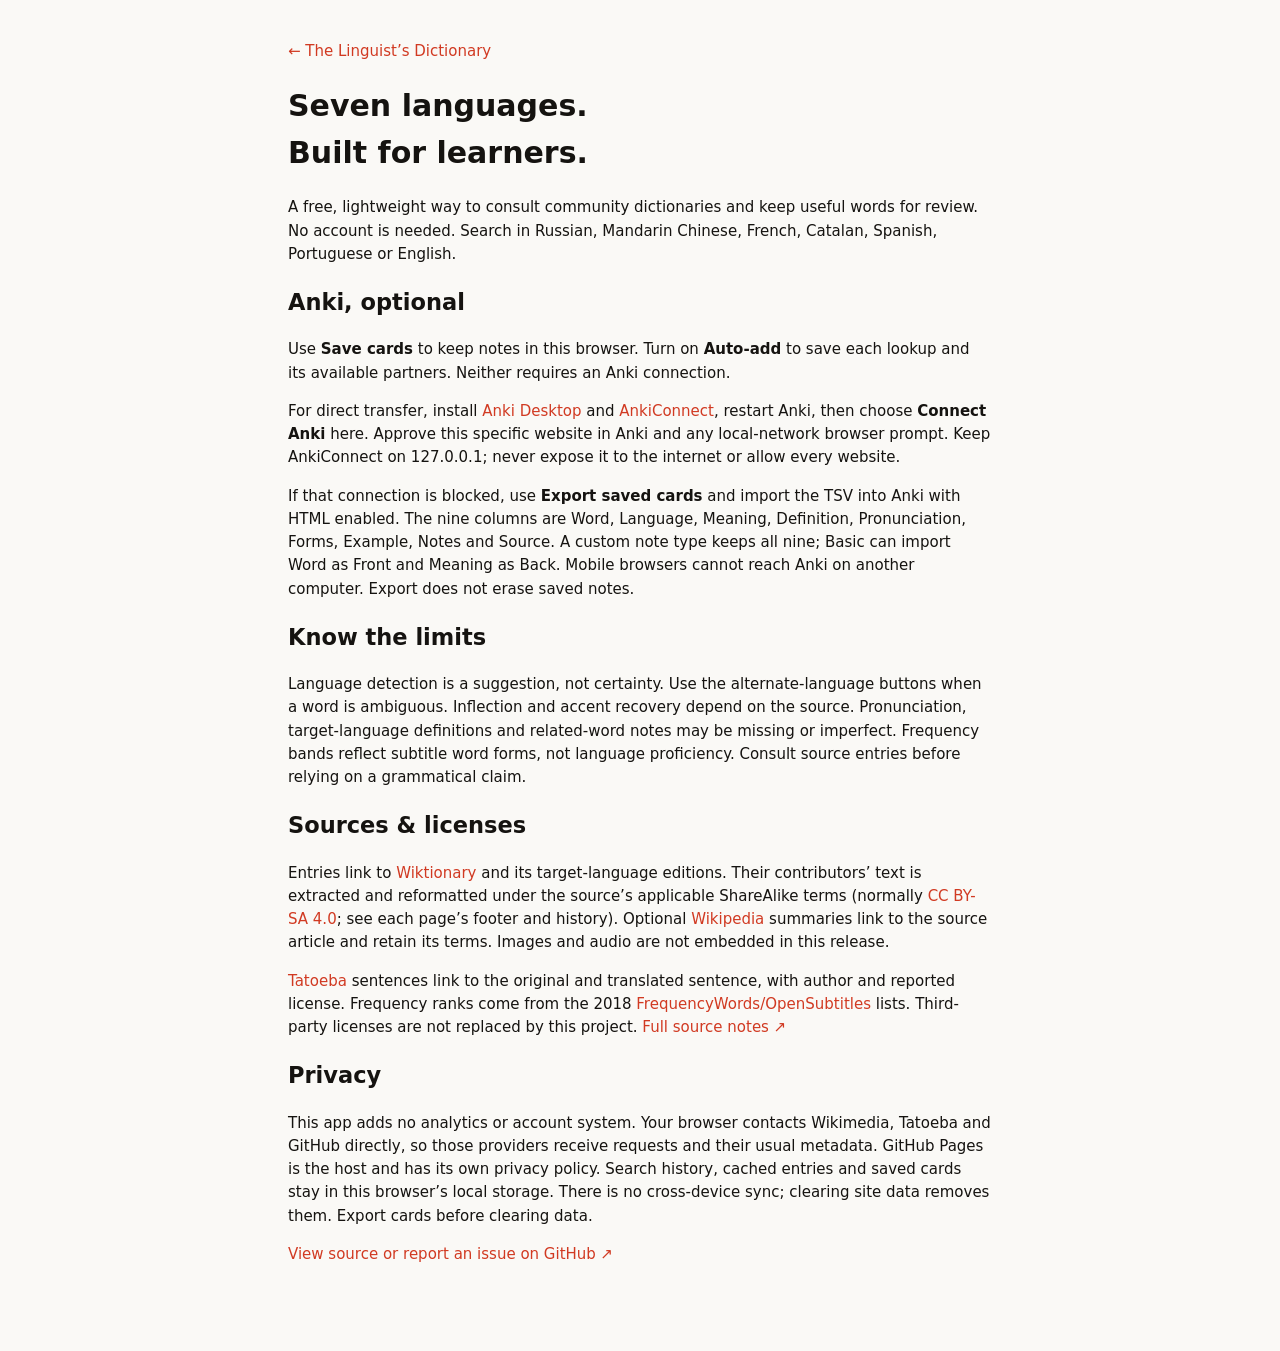
==== about.html @ c66668d0 "Publish Linguist's Dictionary branding, static site and source documentation" ====
<!doctype html><html lang="en"><head><meta charset="utf-8"><meta name="viewport" content="width=device-width,initial-scale=1"><title>About · The Linguist’s Dictionary</title><link rel="stylesheet" href="styles.css"><link rel="icon" href="favicon.svg"></head><body><main class="wrap" style="max-width:760px;padding-top:40px"><a href="./">← The Linguist’s Dictionary</a><h1>Seven languages.<br>Built for learners.</h1><p>A free, lightweight way to consult community dictionaries and keep useful words for review. No account is needed. Search in Russian, Mandarin Chinese, French, Catalan, Spanish, Portuguese or English.</p><h2 id="anki">Anki, optional</h2><p>Use <b>Save cards</b> to keep notes in this browser. Turn on <b>Auto-add</b> to save each lookup and its available partners. Neither requires an Anki connection.</p><p>For direct transfer, install <a href="https://apps.ankiweb.net/">Anki Desktop</a> and <a href="https://ankiweb.net/shared/info/2055492159">AnkiConnect</a>, restart Anki, then choose <b>Connect Anki</b> here. Approve this specific website in Anki and any local-network browser prompt. Keep AnkiConnect on 127.0.0.1; never expose it to the internet or allow every website.</p><p>If that connection is blocked, use <b>Export saved cards</b> and import the TSV into Anki with HTML enabled. The nine columns are Word, Language, Meaning, Definition, Pronunciation, Forms, Example, Notes and Source. A custom note type keeps all nine; Basic can import Word as Front and Meaning as Back. Mobile browsers cannot reach Anki on another computer. Export does not erase saved notes.</p><h2>Know the limits</h2><p>Language detection is a suggestion, not certainty. Use the alternate-language buttons when a word is ambiguous. Inflection and accent recovery depend on the source. Pronunciation, target-language definitions and related-word notes may be missing or imperfect. Frequency bands reflect subtitle word forms, not language proficiency. Consult source entries before relying on a grammatical claim.</p><h2 id="sources">Sources &amp; licenses</h2><p>Entries link to <a href="https://en.wiktionary.org/">Wiktionary</a> and its target-language editions. Their contributors’ text is extracted and reformatted under the source’s applicable ShareAlike terms (normally <a href="https://creativecommons.org/licenses/by-sa/4.0/">CC BY-SA 4.0</a>; see each page’s footer and history). Optional <a href="https://www.wikipedia.org/">Wikipedia</a> summaries link to the source article and retain its terms. Images and audio are not embedded in this release.</p><p><a href="https://tatoeba.org/">Tatoeba</a> sentences link to the original and translated sentence, with author and reported license. Frequency ranks come from the 2018 <a href="https://github.com/hermitdave/FrequencyWords">FrequencyWords/OpenSubtitles</a> lists. Third-party licenses are not replaced by this project. <a href="https://github.com/guillemwilly/linguists-dictionary/blob/main/SOURCES.md">Full source notes ↗</a></p><h2>Privacy</h2><p>This app adds no analytics or account system. Your browser contacts Wikimedia, Tatoeba and GitHub directly, so those providers receive requests and their usual metadata. GitHub Pages is the host and has its own privacy policy. Search history, cached entries and saved cards stay in this browser’s local storage. There is no cross-device sync; clearing site data removes them. Export cards before clearing data.</p><p><a href="https://github.com/guillemwilly/linguists-dictionary">View source or report an issue on GitHub ↗</a></p></main></body></html>
---- styles.css ----
:root{--bg:#faf9f6;--surface:#fff;--surface-2:#f2f0eb;--border:#e6e3dc;--text:#151310;--muted:#5e5a53;--faint:#736d64;--accent:#d13a22;--accent-soft:rgb(209 58 34/8%);--ok:#16a34a;--warn:#d97706;--shadow:0 1px 2px rgb(0 0 0/4%),0 8px 28px rgb(0 0 0/6%);
--font:-apple-system,BlinkMacSystemFont,"SF Pro Text","Inter",system-ui,sans-serif;--display:-apple-system,BlinkMacSystemFont,"SF Pro Display","Inter",system-ui,sans-serif;--mono:ui-monospace,"SF Mono",Menlo,monospace;--r:14px}
:root[data-theme=dark]{--bg:#0e0d0c;--surface:#171614;--surface-2:#201e1b;--border:#2c2926;--text:#f3f0ea;--muted:#aaa49a;--faint:#a29b90;--accent:#ff6a4d;--accent-soft:rgb(255 106 77/12%);--ok:#4ade80;--warn:#fbbf24;--shadow:0 1px 2px rgb(0 0 0/40%),0 12px 32px rgb(0 0 0/45%)}
@media (prefers-color-scheme:dark){:root:not([data-theme=light]){--bg:#0e0d0c;--surface:#171614;--surface-2:#201e1b;--border:#2c2926;--text:#f3f0ea;--muted:#aaa49a;--faint:#a29b90;--accent:#ff6a4d;--accent-soft:rgb(255 106 77/12%);--ok:#4ade80;--warn:#fbbf24;--shadow:0 1px 2px rgb(0 0 0/40%),0 12px 32px rgb(0 0 0/45%)}}
*{box-sizing:border-box}
[hidden]{display:none!important}
html{-webkit-font-smoothing:antialiased;-moz-osx-font-smoothing:grayscale}
body{margin:0;background:var(--bg);color:var(--text);font:15px/1.55 var(--font)}
a{color:var(--accent);text-decoration:none}a:hover{text-decoration:underline}
button{font:inherit;color:inherit;cursor:pointer}
:focus-visible{outline:2px solid var(--accent);outline-offset:2px}
svg{display:block}
.wrap{max-width:1040px;margin:0 auto;padding:0 28px}
header.top{position:sticky;top:0;z-index:10;background:color-mix(in srgb,var(--bg) 85%,transparent);-webkit-backdrop-filter:saturate(1.6) blur(18px);backdrop-filter:saturate(1.6) blur(18px);border-bottom:1px solid transparent;transition:border-color .2s}
body.scrolled header.top{border-bottom-color:var(--border)}
.top .wrap{padding-top:14px;padding-bottom:14px}
.brandrow{display:flex;align-items:center;justify-content:space-between;gap:12px;margin-bottom:14px}
.brand{display:flex;align-items:center;gap:9px;background:none;border:0;padding:0;font:600 15px var(--display);letter-spacing:-.01em}
.mark{width:18px;height:18px;border-radius:6px;background:var(--text);position:relative}
.mark::after{content:"";position:absolute;right:3px;bottom:3px;width:6px;height:6px;border-radius:2px;background:var(--accent)}
.tools{display:flex;align-items:center;gap:6px;flex-wrap:wrap;justify-content:flex-end}
.pill{display:inline-flex;align-items:center;gap:7px;height:30px;padding:0 11px;border-radius:999px;border:1px solid var(--border);background:var(--surface);font-size:12.5px;font-weight:500;color:var(--muted)}
.pill a{font-weight:600}
.dot{width:7px;height:7px;border-radius:50%;background:var(--faint)}.dot.on{background:var(--ok)}.dot.off{background:var(--warn)}
.switch{position:relative;width:26px;height:15px;border-radius:999px;background:var(--border);transition:background .2s;flex:none}
.switch::after{content:"";position:absolute;top:2px;left:2px;width:11px;height:11px;border-radius:50%;background:#fff;box-shadow:0 1px 2px rgb(0 0 0/30%);transition:transform .2s}
.pill[aria-checked=true] .switch{background:var(--accent)}.pill[aria-checked=true] .switch::after{transform:translateX(11px)}
.icon-btn{width:30px;height:30px;border-radius:999px;border:1px solid var(--border);background:var(--surface);display:grid;place-items:center;color:var(--muted);padding:0;flex:none}
.icon-btn svg{width:15px;height:15px}
.icon-btn:hover{color:var(--text)}
.hero{display:none;font:650 clamp(34px,6vw,52px)/1.05 var(--display);letter-spacing:-.04em;margin:15vh 0 24px}
body.home .hero{display:block}
body.home header.top{position:static;background:none;-webkit-backdrop-filter:none;backdrop-filter:none}
.search{position:relative;display:flex;align-items:center;background:var(--surface);border:1px solid var(--border);border-radius:16px;box-shadow:var(--shadow);transition:border-color .15s,box-shadow .15s}
.search:focus-within{border-color:var(--accent);box-shadow:0 0 0 4px var(--accent-soft),var(--shadow)}
.search>svg{position:absolute;left:17px;width:18px;height:18px;color:var(--faint);pointer-events:none}
#q{flex:1;min-width:0;border:0;background:none;outline:none;color:var(--text);font:400 18px var(--font);padding:15px 16px 15px 48px;-webkit-appearance:none;appearance:none}
#q::placeholder{color:var(--faint)}
#q::-webkit-search-cancel-button{display:none}
.kbd{margin-right:14px;font:500 11px var(--mono);color:var(--faint);border:1px solid var(--border);border-radius:6px;padding:2px 7px}
.seg{display:flex;gap:2px;margin-top:12px;padding:3px;background:var(--surface-2);border-radius:12px;width:fit-content;max-width:100%;overflow-x:auto;scrollbar-width:none}
.seg::-webkit-scrollbar{display:none}
.seg button{border:0;background:none;height:30px;padding:0 13px;border-radius:9px;font-size:13px;font-weight:500;color:var(--muted);white-space:nowrap;transition:background .15s,color .15s}
.seg button:hover{color:var(--text)}
.seg button[aria-pressed=true]{background:var(--surface);color:var(--text);box-shadow:0 1px 2px rgb(0 0 0/8%),0 0 0 1px var(--border)}
main{padding-top:32px;padding-bottom:140px}
.hint{color:var(--faint);font-size:13px;margin:0 0 36px}
.recent h3,.section-h{font:600 13px var(--display);color:var(--muted);margin:0 0 12px;letter-spacing:-.005em}
.recent ul{list-style:none;margin:0;padding:0;display:grid;grid-template-columns:repeat(auto-fill,minmax(210px,1fr));gap:8px}
.recent li button{width:100%;text-align:left;border:1px solid var(--border);background:var(--surface);border-radius:12px;padding:12px 14px;display:flex;flex-direction:column;gap:2px;transition:border-color .15s,transform .15s}
.recent li button:hover{border-color:color-mix(in srgb,var(--accent) 45%,var(--border));transform:translateY(-1px)}
.recent .w{display:flex;justify-content:space-between;align-items:baseline;gap:8px;font:600 17px var(--display);letter-spacing:-.015em}
.recent .l{font:500 11px var(--font);color:var(--faint);text-transform:uppercase;letter-spacing:.04em}
.recent .g{font-size:13px;color:var(--muted);white-space:nowrap;overflow:hidden;text-overflow:ellipsis}
.grid{display:grid;grid-template-columns:minmax(0,1fr) 296px;gap:56px;align-items:start}
.eyebrow{display:flex;flex-wrap:wrap;align-items:center;gap:8px;font-size:13px;font-weight:500;color:var(--muted)}
.from{display:inline-flex;flex-wrap:wrap;align-items:center;gap:6px 8px;margin-bottom:14px;padding:6px 12px;border-radius:999px;background:var(--accent-soft);font-size:13px;color:var(--muted)}
.from svg{width:13px;height:13px;color:var(--accent)}
.from .typed{font-weight:600;color:var(--text)}
.also{margin-left:auto;display:inline-flex;flex-wrap:wrap;align-items:center;gap:2px;color:var(--faint);font-weight:400}
.alt{border:0;background:none;padding:2px 7px;border-radius:7px;color:var(--accent);font-size:13px;font-weight:500}
.alt:hover{background:var(--accent-soft)}
.card.miss{max-width:520px;margin-top:24px}
.eyebrow .sep{width:3px;height:3px;border-radius:50%;background:var(--faint)}
.hw{font:650 clamp(44px,8vw,76px)/1.04 var(--display);letter-spacing:-.045em;margin:6px 0 12px;overflow-wrap:anywhere}
:lang(zh).hw,.chips :lang(zh){font-family:"PingFang SC","Hiragino Sans GB",var(--display);letter-spacing:0}
:lang(zh).hw{font-weight:500}
.sub{display:flex;flex-wrap:wrap;align-items:center;gap:8px;color:var(--muted);font-size:15.5px}
.pron{margin-right:2px}
.tag{display:inline-flex;align-items:center;height:24px;padding:0 9px;border-radius:999px;background:var(--surface-2);color:var(--muted);font-size:12px;font-weight:500}
.native{margin-top:28px;padding:16px 18px;border-radius:var(--r);background:var(--surface-2);font-size:16px;line-height:1.5}
.native .k{display:block;font-size:11.5px;font-weight:600;color:var(--accent);margin-bottom:3px;letter-spacing:.02em}
.pos{margin-top:40px}
.pos-h{display:flex;align-items:baseline;justify-content:space-between;gap:12px;padding-bottom:10px;border-bottom:1px solid var(--border)}
.pos-h h3{margin:0;font:600 15px var(--display);letter-spacing:-.01em}
.forms{margin:12px 0 2px;font-size:13.5px;color:var(--muted)}
ol.defs{list-style:none;counter-reset:d;margin:0;padding:0}
ol.defs>li{counter-increment:d;position:relative;padding:12px 0 6px 36px}
ol.defs>li::before{content:counter(d);position:absolute;left:0;top:13px;width:22px;height:22px;border-radius:7px;background:var(--surface-2);color:var(--muted);font:600 11.5px var(--font);display:grid;place-items:center}
.g{font-size:16px;line-height:1.5}
.lbl{display:inline-block;font-size:11.5px;font-weight:500;color:var(--accent);background:var(--accent-soft);border-radius:6px;padding:1px 7px;margin-right:7px;vertical-align:1px}
.ex{margin-top:8px;padding-left:13px;border-left:2px solid var(--border);font-size:14.5px}
.ex b{font-weight:600;color:var(--accent)}
.ex i{display:block;font-style:normal;color:var(--muted);font-size:13.5px}
.section-h{margin-top:40px;color:var(--text);font-size:15px}
.sentences .ex{margin-top:12px}
details.disc{margin-top:14px;border:1px solid var(--border);border-radius:var(--r);background:var(--surface)}
details.disc+details.disc{margin-top:8px}
details.disc summary{list-style:none;display:flex;justify-content:space-between;align-items:center;padding:14px 16px;font-weight:500;cursor:pointer}
details.disc summary::-webkit-details-marker{display:none}
details.disc summary::after{content:"";width:7px;height:7px;border-right:1.5px solid var(--faint);border-bottom:1.5px solid var(--faint);transform:rotate(45deg) translateY(-2px);transition:transform .2s}
details.disc[open] summary::after{transform:rotate(-135deg) translateY(-2px)}
.tblwrap{overflow-x:auto;padding:0 16px 16px}
.tblwrap table{border-collapse:collapse;font-size:13px;min-width:100%}
.tblwrap th,.tblwrap td{border:1px solid var(--border);padding:6px 9px;text-align:left;vertical-align:top;background:none!important;color:var(--text)!important}
.tblwrap th{color:var(--muted)!important;font-weight:500}
.deep{display:inline-flex;align-items:center;gap:8px;margin-top:44px;height:40px;padding:0 16px;border-radius:12px;background:var(--text);color:var(--bg);font-weight:600;font-size:14px}
.deep:hover{text-decoration:none;opacity:.9}
.deep svg{width:15px;height:15px}
.deep-sub{margin:8px 0 0;font-size:13px;color:var(--faint)}
.col-side{display:flex;flex-direction:column;gap:12px}
.card{background:var(--surface);border:1px solid var(--border);border-radius:var(--r);padding:16px 16px 18px}
.card h4{margin:0 0 10px;font-size:12px;font-weight:600;color:var(--faint);letter-spacing:.01em}
.card p{margin:0;font-size:14px;line-height:1.55;color:var(--muted)}
.meter{display:flex;gap:4px;margin:2px 0 12px}.meter span{flex:1;height:6px;border-radius:3px;background:var(--surface-2)}.meter span.on{background:var(--accent)}
.freq-l{font-weight:600;font-size:15px}.freq-r{color:var(--muted);font-size:13px}
.chips{display:flex;flex-wrap:wrap;gap:6px}
.chips button{height:36px;padding:0 13px;border-radius:10px;border:1px solid var(--border);background:var(--surface);font-size:15.5px;font-weight:500;transition:border-color .15s,background .15s}
.chips button:hover{border-color:var(--accent);background:var(--accent-soft)}
.clamp{display:-webkit-box;-webkit-line-clamp:6;-webkit-box-orient:vertical;overflow:hidden;cursor:pointer}
.clamp.open{-webkit-line-clamp:unset}
.culture img{display:block;width:100%;height:140px;object-fit:cover;border-radius:10px;margin-bottom:14px;background:var(--surface-2)}
.wk-t{color:var(--text)!important;font-weight:600;margin-bottom:4px!important}
.culture a{display:inline-block;margin-top:10px;font-size:13px;font-weight:500}
.src{margin-top:56px;font-size:12px;color:var(--faint)}
.toast{position:fixed;left:50%;bottom:24px;transform:translateX(-50%);display:flex;align-items:center;gap:12px;max-width:calc(100% - 32px);padding:7px 7px 7px 16px;border-radius:999px;background:var(--text);color:var(--bg);box-shadow:var(--shadow);font-size:13.5px;font-weight:500;z-index:20;transition:opacity .3s,transform .3s}
.toast.hide{opacity:0;transform:translate(-50%,14px);pointer-events:none}
.toast .msg{display:flex;align-items:center;gap:8px;min-width:0;white-space:nowrap;overflow:hidden;text-overflow:ellipsis}
.toast .msg svg{width:15px;height:15px;flex:none}
.toast button{height:30px;padding:0 13px;border-radius:999px;border:0;background:color-mix(in srgb,var(--bg) 18%,transparent);color:var(--bg);font-weight:600;font-size:13px;flex:none}
.toast button:disabled{opacity:.5;cursor:default}
.spin{width:13px;height:13px;border-radius:50%;border:2px solid currentColor;border-right-color:transparent;animation:spin .7s linear infinite;flex:none;opacity:.7}
@keyframes spin{to{transform:rotate(360deg)}}
.skel{height:14px;border-radius:7px;background:linear-gradient(90deg,var(--surface-2) 25%,var(--border) 50%,var(--surface-2) 75%);background-size:200% 100%;animation:sh 1.3s linear infinite;margin:12px 0}
@keyframes sh{to{background-position:-200% 0}}
.err{color:var(--warn);font-size:15px}
@media (prefers-reduced-motion:no-preference){.fade{animation:f .22s ease-out}@keyframes f{from{opacity:0;transform:translateY(4px)}}}
@media (max-width:860px){.grid{grid-template-columns:1fr;gap:32px}}
@media (max-width:600px){.wrap{padding:0 16px}.kbd{display:none}.hero{margin-top:8vh}.pill .t{display:none}}

.brand{text-align:left;line-height:1.15;font-size:13px;font-weight:400;gap:11px}.brand strong{font-size:18px;font-weight:650;letter-spacing:-.035em}
.mark{width:35px;height:40px;border-radius:3px;background:var(--accent);color:white;font:650 29px/40px var(--display);text-align:center;letter-spacing:-.13em;padding-right:5px}.mark span{font-size:26px}.mark::after{display:none}
.intro{display:none;margin:9vh 0 30px}body.home .intro{display:block}.overline{font-size:12px;letter-spacing:.11em;text-transform:uppercase;font-weight:600;color:var(--muted);margin:0 0 20px}.hero{margin:0;font-size:clamp(42px,7vw,70px);line-height:1.02;letter-spacing:-.055em}.hero span{color:var(--accent)}.tagline{color:var(--muted);font-size:17px;margin:20px 0 0}
.site-footer{padding-bottom:28px;display:flex;align-items:center;gap:18px;flex-wrap:wrap;font-size:12px;color:var(--muted)}.site-footer a{color:var(--muted)}main.wrap{padding-top:25px;padding-bottom:70px}.sentence-credit{display:block;margin-top:5px;font-size:11px;color:var(--muted)}.sentence-credit a{color:var(--muted);text-decoration:underline}.recent .g,.recent .w{max-width:100%}.brandrow{gap:15px}.pill{min-height:36px}.icon-btn{width:36px;height:36px}.seg button{min-height:38px}.toast{border-radius:14px}.toast .msg{white-space:normal}
@media(max-width:600px){.brandrow{align-items:flex-start;flex-wrap:wrap}.tools{gap:5px}.intro{margin-top:5vh}.hero{font-size:46px}.grid{gap:28px}.site-footer{gap:14px}.tagline{font-size:15px}.also{margin-left:0}.from{border-radius:10px}.seg{width:100%}}
@media(prefers-reduced-motion:reduce){*,*::before,*::after{animation:none!important;transition:none!important;scroll-behavior:auto!important}}
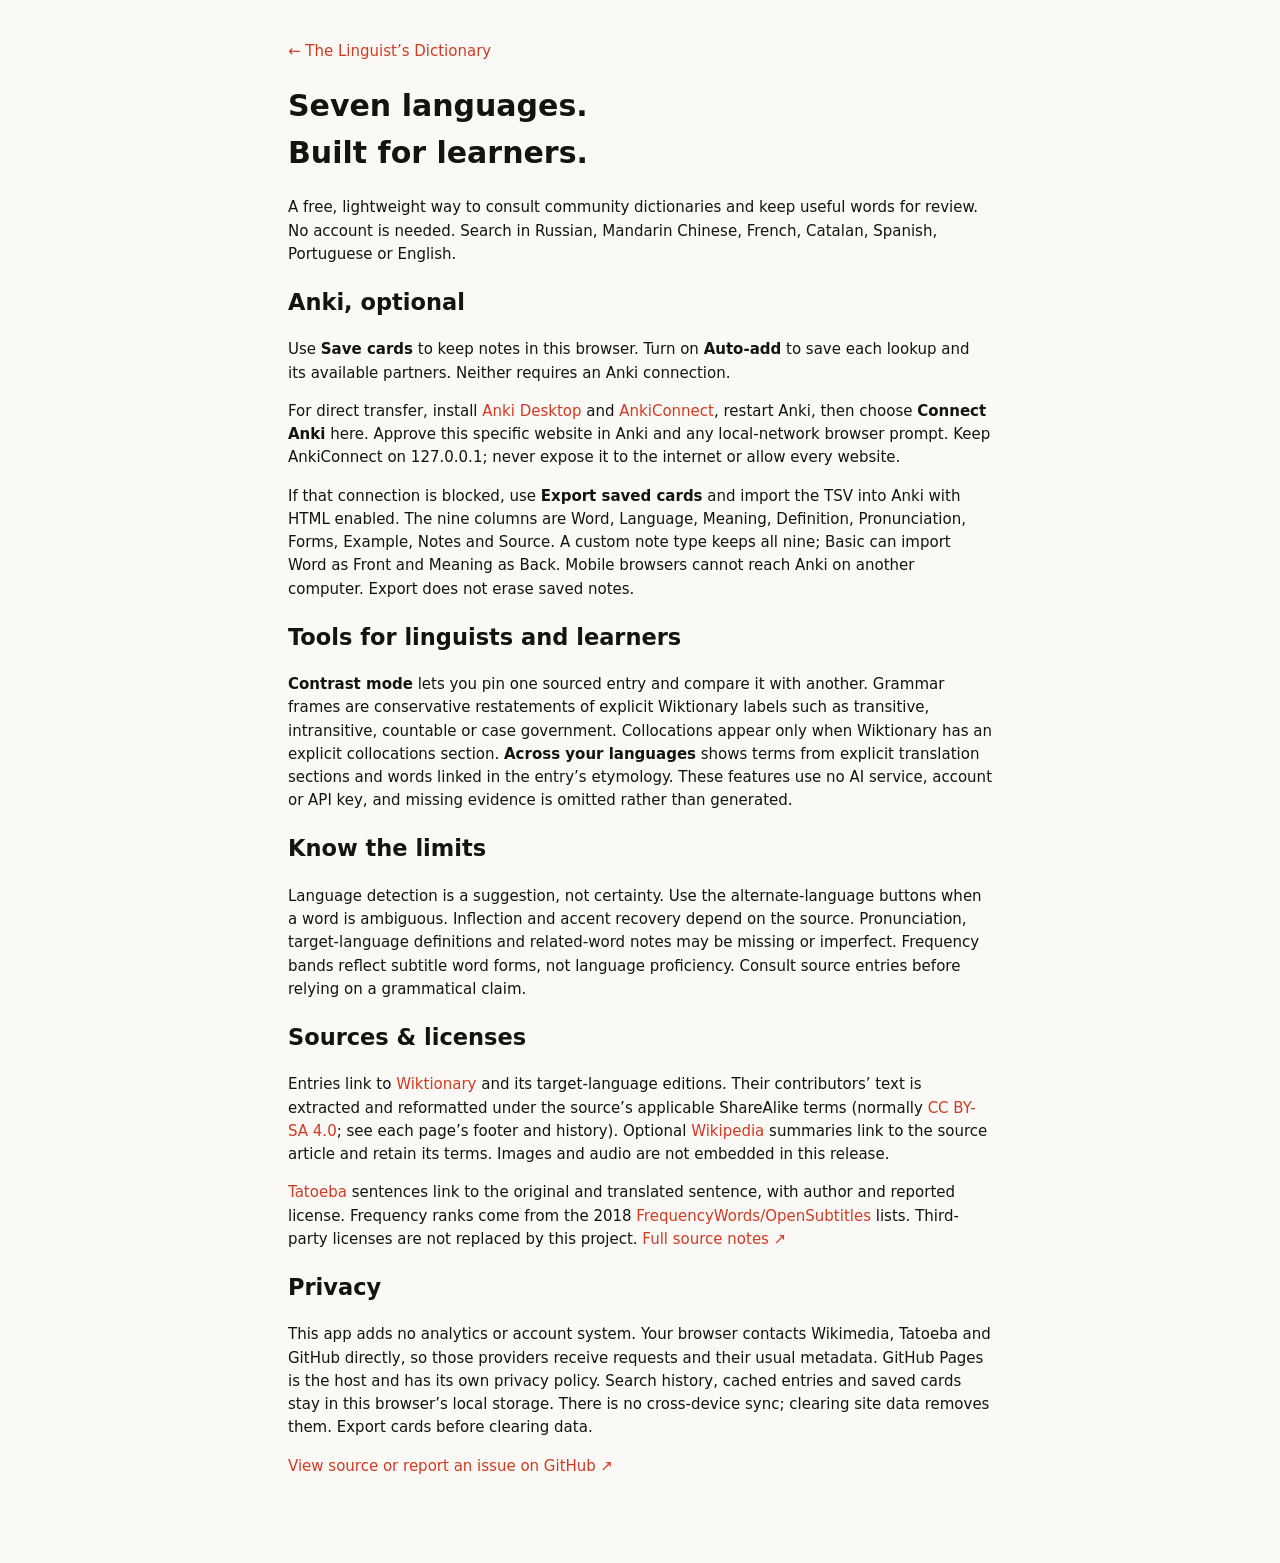
==== commit 3bfb17fe: "Document source-based linguistic features and limits" ====
--- a/about.html
+++ b/about.html
@@ -1 +1 @@
-<!doctype html><html lang="en"><head><meta charset="utf-8"><meta name="viewport" content="width=device-width,initial-scale=1"><title>About · The Linguist’s Dictionary</title><link rel="stylesheet" href="styles.css"><link rel="icon" href="favicon.svg"></head><body><main class="wrap" style="max-width:760px;padding-top:40px"><a href="./">← The Linguist’s Dictionary</a><h1>Seven languages.<br>Built for learners.</h1><p>A free, lightweight way to consult community dictionaries and keep useful words for review. No account is needed. Search in Russian, Mandarin Chinese, French, Catalan, Spanish, Portuguese or English.</p><h2 id="anki">Anki, optional</h2><p>Use <b>Save cards</b> to keep notes in this browser. Turn on <b>Auto-add</b> to save each lookup and its available partners. Neither requires an Anki connection.</p><p>For direct transfer, install <a href="https://apps.ankiweb.net/">Anki Desktop</a> and <a href="https://ankiweb.net/shared/info/2055492159">AnkiConnect</a>, restart Anki, then choose <b>Connect Anki</b> here. Approve this specific website in Anki and any local-network browser prompt. Keep AnkiConnect on 127.0.0.1; never expose it to the internet or allow every website.</p><p>If that connection is blocked, use <b>Export saved cards</b> and import the TSV into Anki with HTML enabled. The nine columns are Word, Language, Meaning, Definition, Pronunciation, Forms, Example, Notes and Source. A custom note type keeps all nine; Basic can import Word as Front and Meaning as Back. Mobile browsers cannot reach Anki on another computer. Export does not erase saved notes.</p><h2>Know the limits</h2><p>Language detection is a suggestion, not certainty. Use the alternate-language buttons when a word is ambiguous. Inflection and accent recovery depend on the source. Pronunciation, target-language definitions and related-word notes may be missing or imperfect. Frequency bands reflect subtitle word forms, not language proficiency. Consult source entries before relying on a grammatical claim.</p><h2 id="sources">Sources &amp; licenses</h2><p>Entries link to <a href="https://en.wiktionary.org/">Wiktionary</a> and its target-language editions. Their contributors’ text is extracted and reformatted under the source’s applicable ShareAlike terms (normally <a href="https://creativecommons.org/licenses/by-sa/4.0/">CC BY-SA 4.0</a>; see each page’s footer and history). Optional <a href="https://www.wikipedia.org/">Wikipedia</a> summaries link to the source article and retain its terms. Images and audio are not embedded in this release.</p><p><a href="https://tatoeba.org/">Tatoeba</a> sentences link to the original and translated sentence, with author and reported license. Frequency ranks come from the 2018 <a href="https://github.com/hermitdave/FrequencyWords">FrequencyWords/OpenSubtitles</a> lists. Third-party licenses are not replaced by this project. <a href="https://github.com/guillemwilly/linguists-dictionary/blob/main/SOURCES.md">Full source notes ↗</a></p><h2>Privacy</h2><p>This app adds no analytics or account system. Your browser contacts Wikimedia, Tatoeba and GitHub directly, so those providers receive requests and their usual metadata. GitHub Pages is the host and has its own privacy policy. Search history, cached entries and saved cards stay in this browser’s local storage. There is no cross-device sync; clearing site data removes them. Export cards before clearing data.</p><p><a href="https://github.com/guillemwilly/linguists-dictionary">View source or report an issue on GitHub ↗</a></p></main></body></html>+<!doctype html><html lang="en"><head><meta charset="utf-8"><meta name="viewport" content="width=device-width,initial-scale=1"><title>About · The Linguist’s Dictionary</title><link rel="stylesheet" href="styles.css?v=20261117-mobile1"><link rel="stylesheet" href="features.css?v=20261117-linguist1"><link rel="icon" href="favicon.svg"></head><body><main class="wrap" style="max-width:760px;padding-top:40px"><a href="./">← The Linguist’s Dictionary</a><h1>Seven languages.<br>Built for learners.</h1><p>A free, lightweight way to consult community dictionaries and keep useful words for review. No account is needed. Search in Russian, Mandarin Chinese, French, Catalan, Spanish, Portuguese or English.</p><h2 id="anki">Anki, optional</h2><p>Use <b>Save cards</b> to keep notes in this browser. Turn on <b>Auto-add</b> to save each lookup and its available partners. Neither requires an Anki connection.</p><p>For direct transfer, install <a href="https://apps.ankiweb.net/">Anki Desktop</a> and <a href="https://ankiweb.net/shared/info/2055492159">AnkiConnect</a>, restart Anki, then choose <b>Connect Anki</b> here. Approve this specific website in Anki and any local-network browser prompt. Keep AnkiConnect on 127.0.0.1; never expose it to the internet or allow every website.</p><p>If that connection is blocked, use <b>Export saved cards</b> and import the TSV into Anki with HTML enabled. The nine columns are Word, Language, Meaning, Definition, Pronunciation, Forms, Example, Notes and Source. A custom note type keeps all nine; Basic can import Word as Front and Meaning as Back. Mobile browsers cannot reach Anki on another computer. Export does not erase saved notes.</p><h2>Tools for linguists and learners</h2><p><b>Contrast mode</b> lets you pin one sourced entry and compare it with another. Grammar frames are conservative restatements of explicit Wiktionary labels such as transitive, intransitive, countable or case government. Collocations appear only when Wiktionary has an explicit collocations section. <b>Across your languages</b> shows terms from explicit translation sections and words linked in the entry’s etymology. These features use no AI service, account or API key, and missing evidence is omitted rather than generated.</p><h2>Know the limits</h2><p>Language detection is a suggestion, not certainty. Use the alternate-language buttons when a word is ambiguous. Inflection and accent recovery depend on the source. Pronunciation, target-language definitions and related-word notes may be missing or imperfect. Frequency bands reflect subtitle word forms, not language proficiency. Consult source entries before relying on a grammatical claim.</p><h2 id="sources">Sources &amp; licenses</h2><p>Entries link to <a href="https://en.wiktionary.org/">Wiktionary</a> and its target-language editions. Their contributors’ text is extracted and reformatted under the source’s applicable ShareAlike terms (normally <a href="https://creativecommons.org/licenses/by-sa/4.0/">CC BY-SA 4.0</a>; see each page’s footer and history). Optional <a href="https://www.wikipedia.org/">Wikipedia</a> summaries link to the source article and retain its terms. Images and audio are not embedded in this release.</p><p><a href="https://tatoeba.org/">Tatoeba</a> sentences link to the original and translated sentence, with author and reported license. Frequency ranks come from the 2018 <a href="https://github.com/hermitdave/FrequencyWords">FrequencyWords/OpenSubtitles</a> lists. Third-party licenses are not replaced by this project. <a href="https://github.com/guillemwilly/linguists-dictionary/blob/main/SOURCES.md">Full source notes ↗</a></p><h2>Privacy</h2><p>This app adds no analytics or account system. Your browser contacts Wikimedia, Tatoeba and GitHub directly, so those providers receive requests and their usual metadata. GitHub Pages is the host and has its own privacy policy. Search history, cached entries and saved cards stay in this browser’s local storage. There is no cross-device sync; clearing site data removes them. Export cards before clearing data.</p><p><a href="https://github.com/guillemwilly/linguists-dictionary">View source or report an issue on GitHub ↗</a></p></main></body></html>
--- a/styles.css
+++ b/styles.css
@@ -135,3 +135,29 @@
 .site-footer{padding-bottom:28px;display:flex;align-items:center;gap:18px;flex-wrap:wrap;font-size:12px;color:var(--muted)}.site-footer a{color:var(--muted)}main.wrap{padding-top:25px;padding-bottom:70px}.sentence-credit{display:block;margin-top:5px;font-size:11px;color:var(--muted)}.sentence-credit a{color:var(--muted);text-decoration:underline}.recent .g,.recent .w{max-width:100%}.brandrow{gap:15px}.pill{min-height:36px}.icon-btn{width:36px;height:36px}.seg button{min-height:38px}.toast{border-radius:14px}.toast .msg{white-space:normal}
 @media(max-width:600px){.brandrow{align-items:flex-start;flex-wrap:wrap}.tools{gap:5px}.intro{margin-top:5vh}.hero{font-size:46px}.grid{gap:28px}.site-footer{gap:14px}.tagline{font-size:15px}.also{margin-left:0}.from{border-radius:10px}.seg{width:100%}}
 @media(prefers-reduced-motion:reduce){*,*::before,*::after{animation:none!important;transition:none!important;scroll-behavior:auto!important}}
+
+/* Mobile result layout: put the learner's meaning first and keep chrome compact. */
+@media(max-width:600px){
+ body:not(.home) .brandrow{display:none}
+ body:not(.home) .top .wrap{padding-top:8px;padding-bottom:10px}
+ body:not(.home) main.wrap{padding-top:18px}
+ body:not(.home) .col-main{display:flex;flex-direction:column}
+ body:not(.home) .col-main>.from,
+ body:not(.home) .col-main>.eyebrow,
+ body:not(.home) .col-main>.hw,
+ body:not(.home) .col-main>.sub{order:0}
+ body:not(.home) .col-main>.pos{order:1}
+ body:not(.home) .col-main>.native{order:2;margin-top:22px}
+ body:not(.home) .col-main>.section-h,
+ body:not(.home) .col-main>.sentences,
+ body:not(.home) .col-main>details,
+ body:not(.home) .col-main>.deep,
+ body:not(.home) .col-main>.deep-sub{order:3}
+ body:not(.home) .pos{display:flex;flex-direction:column;margin-top:28px}
+ body:not(.home) .pos-h{order:0}
+ body:not(.home) .defs{order:1}
+ body:not(.home) .forms{order:2;margin-top:10px;font-size:12.5px}
+ body:not(.home) ol.defs>li{padding-left:32px}
+ body:not(.home) .g{font-size:17px}
+ body:not(.home) .toast{bottom:10px;max-width:calc(100% - 20px)}
+}
--- a/features.css
+++ b/features.css
@@ -0,0 +1,26 @@
+/* Source-based learner tools */
+.entry-actions{display:flex;align-items:center;gap:10px;flex-wrap:wrap;margin-top:16px}
+.entry-actions button,.contrast-actions button{min-height:38px;padding:0 14px;border:1px solid var(--border);border-radius:11px;background:var(--surface);font-size:13px;font-weight:600}
+.entry-actions button:hover,.contrast-actions button:hover{border-color:var(--accent);background:var(--accent-soft)}
+.entry-actions button[aria-pressed=true]{border-color:var(--accent);color:var(--accent);background:var(--accent-soft)}
+.entry-actions button:disabled{opacity:.45;cursor:wait}.entry-actions span{font-size:12.5px;color:var(--faint)}
+.frames{display:flex;flex-direction:column;gap:5px;margin-top:9px}
+.frame-row{display:flex;align-items:baseline;gap:8px;flex-wrap:wrap;padding:8px 10px;border-radius:9px;background:var(--accent-soft)}
+.frame-pattern{font:600 13px var(--font);color:var(--text)}.frame-evidence{font-size:11.5px;color:var(--muted)}
+.learning-detail{margin-top:15px!important;background:var(--surface-2)!important}
+.learning-detail summary{font-size:13px!important;color:var(--muted)}
+.collocation-list{margin:0;padding:0 18px 16px 34px;color:var(--text);font-size:14px}
+.collocation-list li+li{margin-top:6px}
+.connections h4{margin-bottom:14px}.conn-group+.conn-group{margin-top:16px;padding-top:15px;border-top:1px solid var(--border)}
+.conn-group h5{margin:0 0 8px;font-size:13px}.conn-terms{display:flex;flex-wrap:wrap;gap:6px}
+.conn-terms button{display:flex;align-items:baseline;gap:6px;min-height:34px;padding:5px 9px;border:1px solid var(--border);border-radius:9px;background:var(--surface);font-weight:600}
+.conn-terms button:hover{border-color:var(--accent);background:var(--accent-soft)}.conn-terms small{font-size:9px;text-transform:uppercase;color:var(--faint)}
+.conn-group p{margin-top:8px!important;font-size:11.5px!important}.mini-source{display:inline-block;margin-top:12px;font-size:11.5px;font-weight:600}
+.contrast-head{display:flex;align-items:end;justify-content:space-between;gap:20px;margin-bottom:28px}
+.contrast-head .overline{margin-bottom:8px}.contrast-head h1{margin:0;font:650 clamp(30px,5vw,50px)/1.05 var(--display);letter-spacing:-.04em}.contrast-head h1 span{color:var(--faint);font-weight:400}
+.contrast-actions{display:flex;gap:7px}.contrast-grid{display:grid;grid-template-columns:1fr 1fr;gap:16px;align-items:start}
+.contrast-entry{border:1px solid var(--border);border-radius:18px;background:var(--surface);padding:22px;min-width:0}
+.contrast-entry h2{margin:4px 0 2px;font:650 clamp(36px,5vw,56px)/1.05 var(--display);letter-spacing:-.04em;overflow-wrap:anywhere}.contrast-pron{margin:0 0 16px;color:var(--muted)}
+.contrast-entry .native{margin:18px 0 8px}.contrast-entry ol.defs>li{padding-left:30px}.contrast-pos{display:block;margin-bottom:3px;font-size:11px;font-weight:600;text-transform:uppercase;letter-spacing:.04em;color:var(--faint)}
+@media(max-width:700px){.contrast-head{align-items:flex-start;flex-direction:column}.contrast-grid{grid-template-columns:1fr}.contrast-entry{padding:18px}.contrast-actions{width:100%}.contrast-actions button{flex:1}}
+@media(max-width:600px){body:not(.home) .col-main>.entry-actions{order:0}.entry-actions button{min-height:42px}.frame-row{align-items:flex-start;flex-direction:column;gap:1px}}
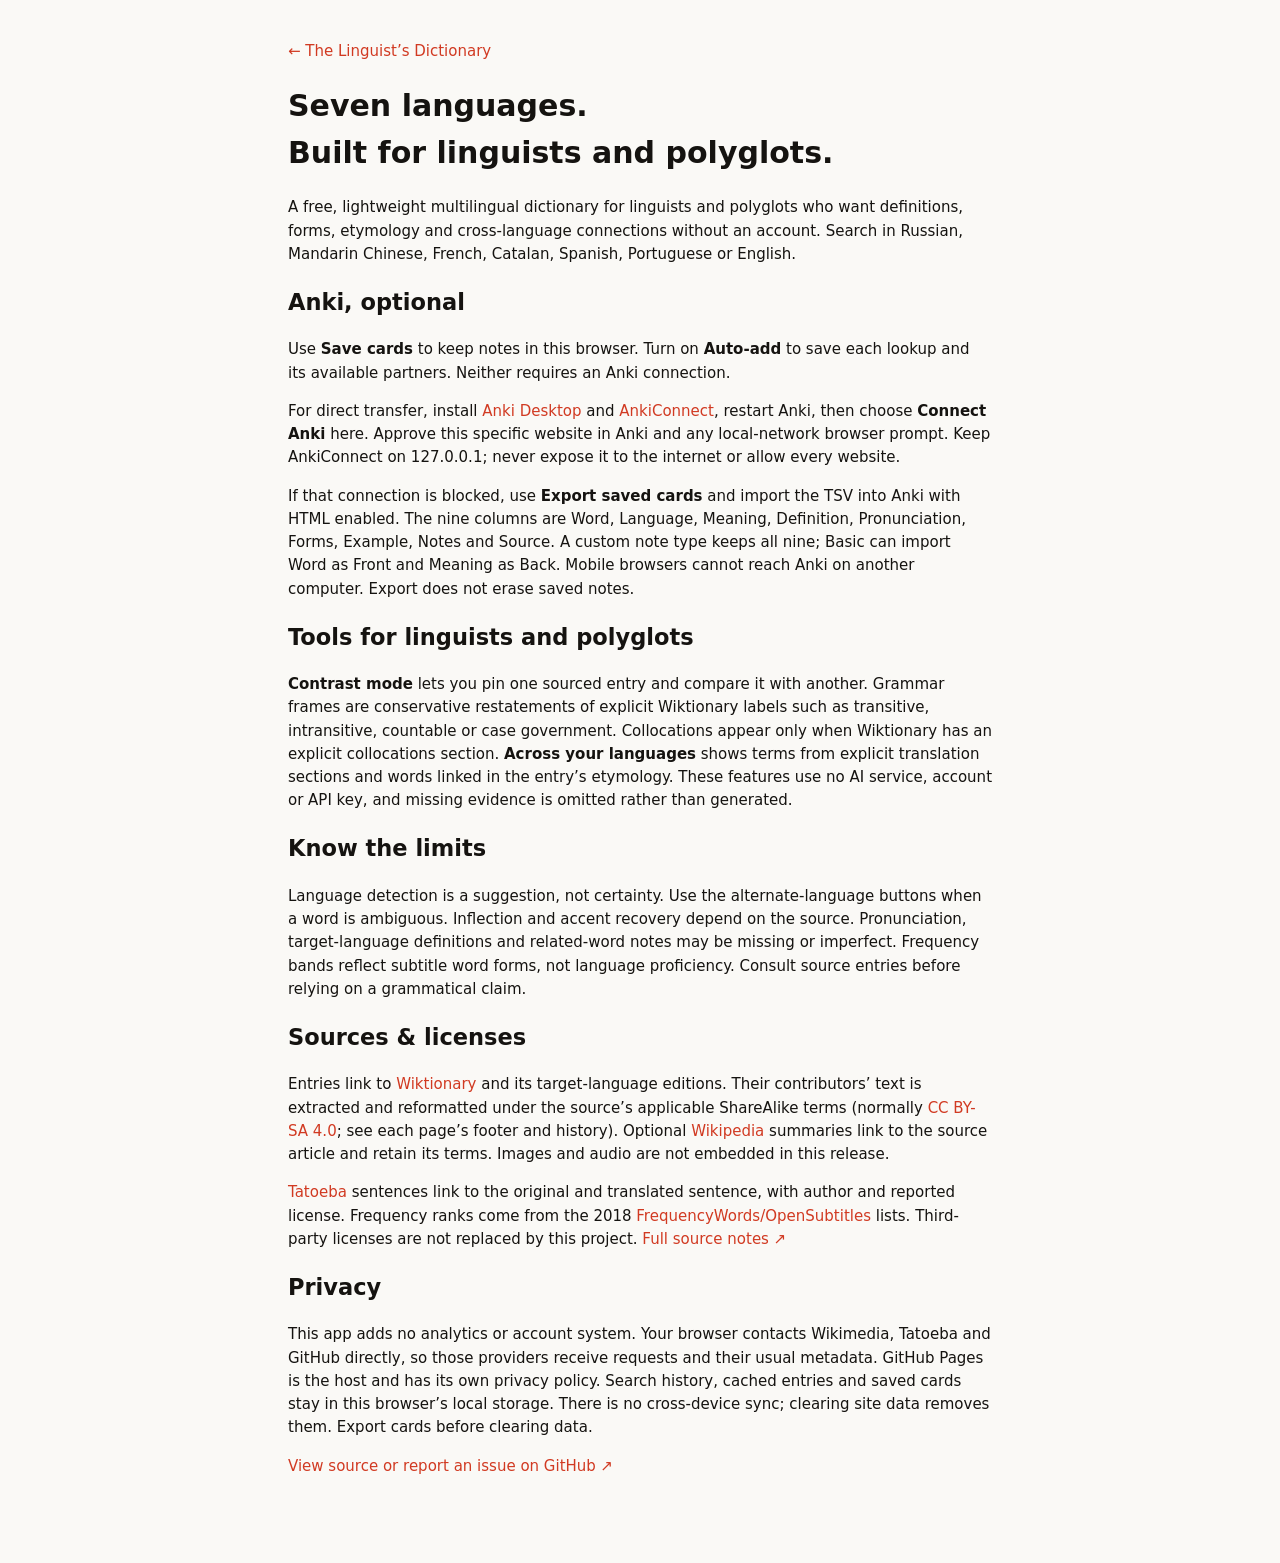
==== commit d75ae956: "Position the dictionary for linguists and polyglots" ====
--- a/about.html
+++ b/about.html
@@ -1 +1 @@
-<!doctype html><html lang="en"><head><meta charset="utf-8"><meta name="viewport" content="width=device-width,initial-scale=1"><title>About · The Linguist’s Dictionary</title><link rel="stylesheet" href="styles.css?v=20261117-mobile1"><link rel="stylesheet" href="features.css?v=20261117-linguist1"><link rel="icon" href="favicon.svg"></head><body><main class="wrap" style="max-width:760px;padding-top:40px"><a href="./">← The Linguist’s Dictionary</a><h1>Seven languages.<br>Built for learners.</h1><p>A free, lightweight way to consult community dictionaries and keep useful words for review. No account is needed. Search in Russian, Mandarin Chinese, French, Catalan, Spanish, Portuguese or English.</p><h2 id="anki">Anki, optional</h2><p>Use <b>Save cards</b> to keep notes in this browser. Turn on <b>Auto-add</b> to save each lookup and its available partners. Neither requires an Anki connection.</p><p>For direct transfer, install <a href="https://apps.ankiweb.net/">Anki Desktop</a> and <a href="https://ankiweb.net/shared/info/2055492159">AnkiConnect</a>, restart Anki, then choose <b>Connect Anki</b> here. Approve this specific website in Anki and any local-network browser prompt. Keep AnkiConnect on 127.0.0.1; never expose it to the internet or allow every website.</p><p>If that connection is blocked, use <b>Export saved cards</b> and import the TSV into Anki with HTML enabled. The nine columns are Word, Language, Meaning, Definition, Pronunciation, Forms, Example, Notes and Source. A custom note type keeps all nine; Basic can import Word as Front and Meaning as Back. Mobile browsers cannot reach Anki on another computer. Export does not erase saved notes.</p><h2>Tools for linguists and learners</h2><p><b>Contrast mode</b> lets you pin one sourced entry and compare it with another. Grammar frames are conservative restatements of explicit Wiktionary labels such as transitive, intransitive, countable or case government. Collocations appear only when Wiktionary has an explicit collocations section. <b>Across your languages</b> shows terms from explicit translation sections and words linked in the entry’s etymology. These features use no AI service, account or API key, and missing evidence is omitted rather than generated.</p><h2>Know the limits</h2><p>Language detection is a suggestion, not certainty. Use the alternate-language buttons when a word is ambiguous. Inflection and accent recovery depend on the source. Pronunciation, target-language definitions and related-word notes may be missing or imperfect. Frequency bands reflect subtitle word forms, not language proficiency. Consult source entries before relying on a grammatical claim.</p><h2 id="sources">Sources &amp; licenses</h2><p>Entries link to <a href="https://en.wiktionary.org/">Wiktionary</a> and its target-language editions. Their contributors’ text is extracted and reformatted under the source’s applicable ShareAlike terms (normally <a href="https://creativecommons.org/licenses/by-sa/4.0/">CC BY-SA 4.0</a>; see each page’s footer and history). Optional <a href="https://www.wikipedia.org/">Wikipedia</a> summaries link to the source article and retain its terms. Images and audio are not embedded in this release.</p><p><a href="https://tatoeba.org/">Tatoeba</a> sentences link to the original and translated sentence, with author and reported license. Frequency ranks come from the 2018 <a href="https://github.com/hermitdave/FrequencyWords">FrequencyWords/OpenSubtitles</a> lists. Third-party licenses are not replaced by this project. <a href="https://github.com/guillemwilly/linguists-dictionary/blob/main/SOURCES.md">Full source notes ↗</a></p><h2>Privacy</h2><p>This app adds no analytics or account system. Your browser contacts Wikimedia, Tatoeba and GitHub directly, so those providers receive requests and their usual metadata. GitHub Pages is the host and has its own privacy policy. Search history, cached entries and saved cards stay in this browser’s local storage. There is no cross-device sync; clearing site data removes them. Export cards before clearing data.</p><p><a href="https://github.com/guillemwilly/linguists-dictionary">View source or report an issue on GitHub ↗</a></p></main></body></html>+<!doctype html><html lang="en"><head><meta charset="utf-8"><meta name="viewport" content="width=device-width,initial-scale=1"><title>About · The Linguist’s Dictionary</title><link rel="stylesheet" href="styles.css?v=20261117-mobile1"><link rel="stylesheet" href="features.css?v=20261117-linguist1"><link rel="stylesheet" href="reset.css?v=20261117-reset1"><link rel="icon" href="favicon.svg"></head><body><main class="wrap" style="max-width:760px;padding-top:40px"><a href="./">← The Linguist’s Dictionary</a><h1>Seven languages.<br>Built for linguists and polyglots.</h1><p>A free, lightweight multilingual dictionary for linguists and polyglots who want definitions, forms, etymology and cross-language connections without an account. Search in Russian, Mandarin Chinese, French, Catalan, Spanish, Portuguese or English.</p><h2 id="anki">Anki, optional</h2><p>Use <b>Save cards</b> to keep notes in this browser. Turn on <b>Auto-add</b> to save each lookup and its available partners. Neither requires an Anki connection.</p><p>For direct transfer, install <a href="https://apps.ankiweb.net/">Anki Desktop</a> and <a href="https://ankiweb.net/shared/info/2055492159">AnkiConnect</a>, restart Anki, then choose <b>Connect Anki</b> here. Approve this specific website in Anki and any local-network browser prompt. Keep AnkiConnect on 127.0.0.1; never expose it to the internet or allow every website.</p><p>If that connection is blocked, use <b>Export saved cards</b> and import the TSV into Anki with HTML enabled. The nine columns are Word, Language, Meaning, Definition, Pronunciation, Forms, Example, Notes and Source. A custom note type keeps all nine; Basic can import Word as Front and Meaning as Back. Mobile browsers cannot reach Anki on another computer. Export does not erase saved notes.</p><h2>Tools for linguists and polyglots</h2><p><b>Contrast mode</b> lets you pin one sourced entry and compare it with another. Grammar frames are conservative restatements of explicit Wiktionary labels such as transitive, intransitive, countable or case government. Collocations appear only when Wiktionary has an explicit collocations section. <b>Across your languages</b> shows terms from explicit translation sections and words linked in the entry’s etymology. These features use no AI service, account or API key, and missing evidence is omitted rather than generated.</p><h2>Know the limits</h2><p>Language detection is a suggestion, not certainty. Use the alternate-language buttons when a word is ambiguous. Inflection and accent recovery depend on the source. Pronunciation, target-language definitions and related-word notes may be missing or imperfect. Frequency bands reflect subtitle word forms, not language proficiency. Consult source entries before relying on a grammatical claim.</p><h2 id="sources">Sources &amp; licenses</h2><p>Entries link to <a href="https://en.wiktionary.org/">Wiktionary</a> and its target-language editions. Their contributors’ text is extracted and reformatted under the source’s applicable ShareAlike terms (normally <a href="https://creativecommons.org/licenses/by-sa/4.0/">CC BY-SA 4.0</a>; see each page’s footer and history). Optional <a href="https://www.wikipedia.org/">Wikipedia</a> summaries link to the source article and retain its terms. Images and audio are not embedded in this release.</p><p><a href="https://tatoeba.org/">Tatoeba</a> sentences link to the original and translated sentence, with author and reported license. Frequency ranks come from the 2018 <a href="https://github.com/hermitdave/FrequencyWords">FrequencyWords/OpenSubtitles</a> lists. Third-party licenses are not replaced by this project. <a href="https://github.com/guillemwilly/linguists-dictionary/blob/main/SOURCES.md">Full source notes ↗</a></p><h2>Privacy</h2><p>This app adds no analytics or account system. Your browser contacts Wikimedia, Tatoeba and GitHub directly, so those providers receive requests and their usual metadata. GitHub Pages is the host and has its own privacy policy. Search history, cached entries and saved cards stay in this browser’s local storage. There is no cross-device sync; clearing site data removes them. Export cards before clearing data.</p><p><a href="https://github.com/guillemwilly/linguists-dictionary">View source or report an issue on GitHub ↗</a></p></main></body></html>
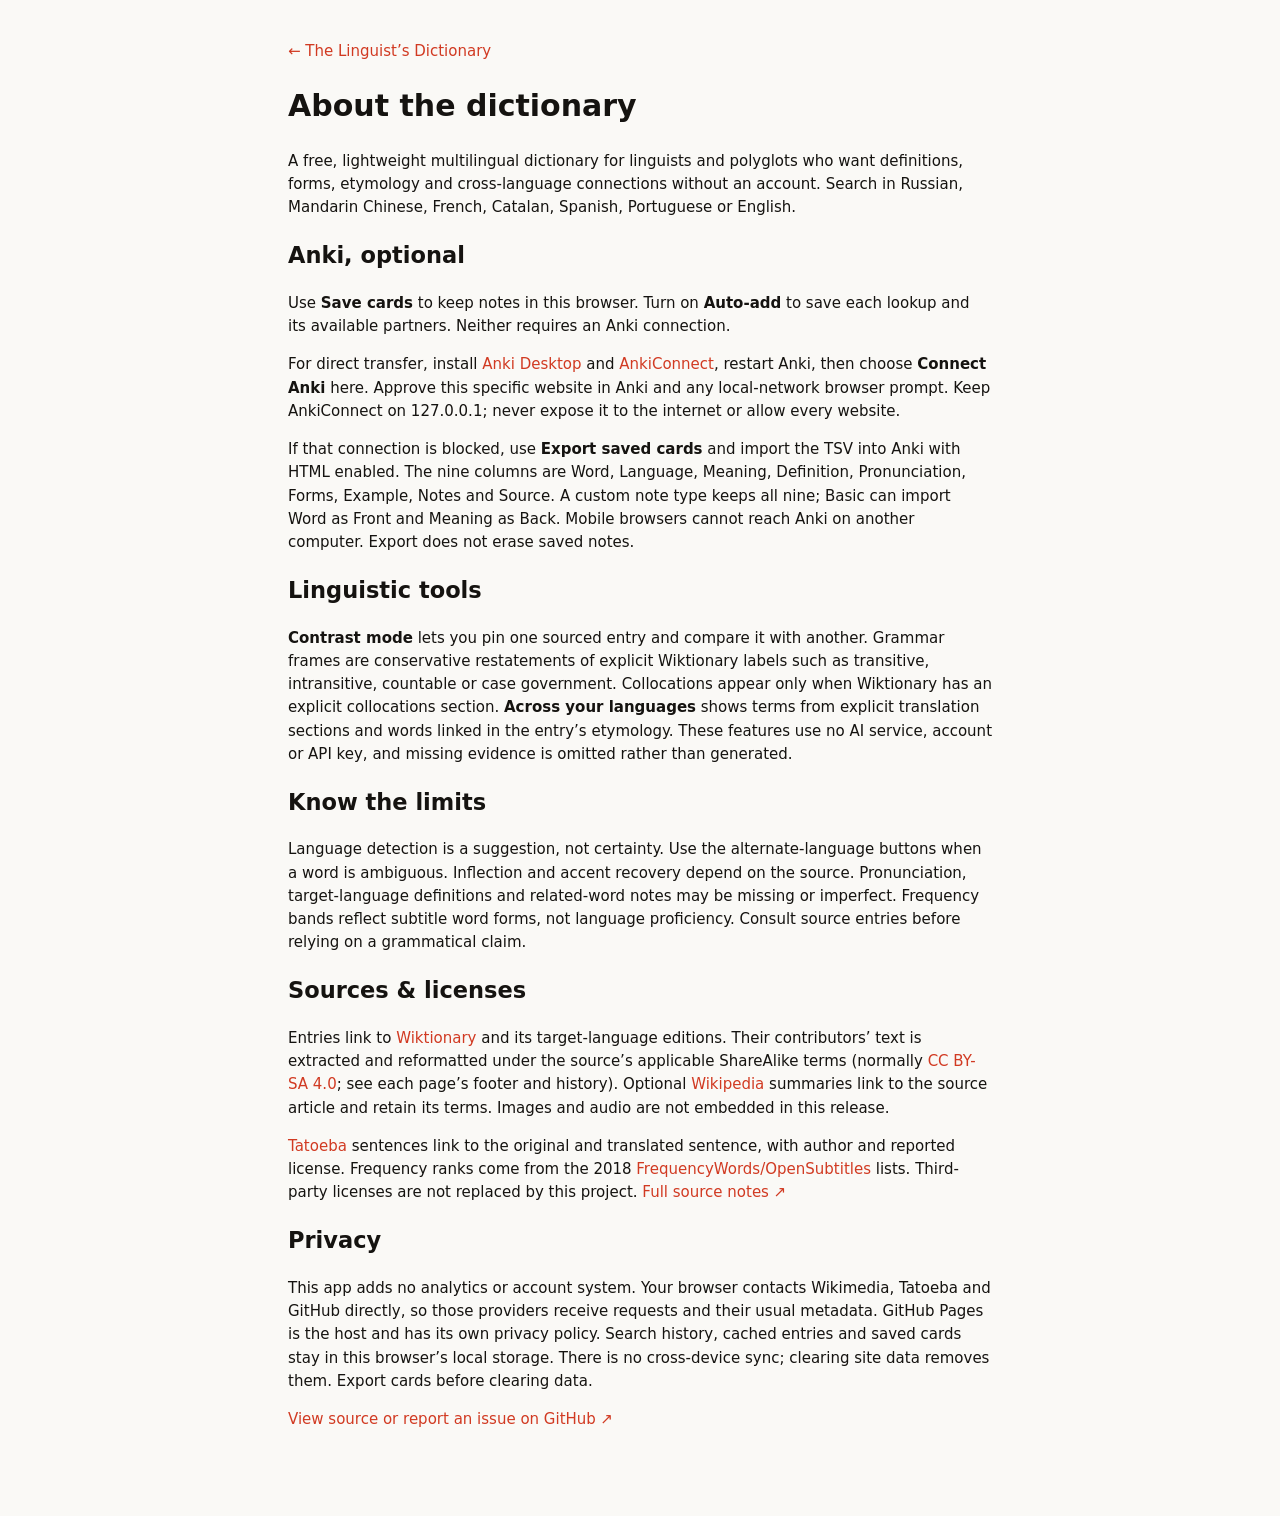
==== commit a2d9ce7f: "Remove repetitive homepage taglines" ====
--- a/about.html
+++ b/about.html
@@ -1 +1 @@
-<!doctype html><html lang="en"><head><meta charset="utf-8"><meta name="viewport" content="width=device-width,initial-scale=1"><title>About · The Linguist’s Dictionary</title><link rel="stylesheet" href="styles.css?v=20261117-mobile1"><link rel="stylesheet" href="features.css?v=20261117-linguist1"><link rel="stylesheet" href="reset.css?v=20261117-reset1"><link rel="icon" href="favicon.svg"></head><body><main class="wrap" style="max-width:760px;padding-top:40px"><a href="./">← The Linguist’s Dictionary</a><h1>Seven languages.<br>Built for linguists and polyglots.</h1><p>A free, lightweight multilingual dictionary for linguists and polyglots who want definitions, forms, etymology and cross-language connections without an account. Search in Russian, Mandarin Chinese, French, Catalan, Spanish, Portuguese or English.</p><h2 id="anki">Anki, optional</h2><p>Use <b>Save cards</b> to keep notes in this browser. Turn on <b>Auto-add</b> to save each lookup and its available partners. Neither requires an Anki connection.</p><p>For direct transfer, install <a href="https://apps.ankiweb.net/">Anki Desktop</a> and <a href="https://ankiweb.net/shared/info/2055492159">AnkiConnect</a>, restart Anki, then choose <b>Connect Anki</b> here. Approve this specific website in Anki and any local-network browser prompt. Keep AnkiConnect on 127.0.0.1; never expose it to the internet or allow every website.</p><p>If that connection is blocked, use <b>Export saved cards</b> and import the TSV into Anki with HTML enabled. The nine columns are Word, Language, Meaning, Definition, Pronunciation, Forms, Example, Notes and Source. A custom note type keeps all nine; Basic can import Word as Front and Meaning as Back. Mobile browsers cannot reach Anki on another computer. Export does not erase saved notes.</p><h2>Tools for linguists and polyglots</h2><p><b>Contrast mode</b> lets you pin one sourced entry and compare it with another. Grammar frames are conservative restatements of explicit Wiktionary labels such as transitive, intransitive, countable or case government. Collocations appear only when Wiktionary has an explicit collocations section. <b>Across your languages</b> shows terms from explicit translation sections and words linked in the entry’s etymology. These features use no AI service, account or API key, and missing evidence is omitted rather than generated.</p><h2>Know the limits</h2><p>Language detection is a suggestion, not certainty. Use the alternate-language buttons when a word is ambiguous. Inflection and accent recovery depend on the source. Pronunciation, target-language definitions and related-word notes may be missing or imperfect. Frequency bands reflect subtitle word forms, not language proficiency. Consult source entries before relying on a grammatical claim.</p><h2 id="sources">Sources &amp; licenses</h2><p>Entries link to <a href="https://en.wiktionary.org/">Wiktionary</a> and its target-language editions. Their contributors’ text is extracted and reformatted under the source’s applicable ShareAlike terms (normally <a href="https://creativecommons.org/licenses/by-sa/4.0/">CC BY-SA 4.0</a>; see each page’s footer and history). Optional <a href="https://www.wikipedia.org/">Wikipedia</a> summaries link to the source article and retain its terms. Images and audio are not embedded in this release.</p><p><a href="https://tatoeba.org/">Tatoeba</a> sentences link to the original and translated sentence, with author and reported license. Frequency ranks come from the 2018 <a href="https://github.com/hermitdave/FrequencyWords">FrequencyWords/OpenSubtitles</a> lists. Third-party licenses are not replaced by this project. <a href="https://github.com/guillemwilly/linguists-dictionary/blob/main/SOURCES.md">Full source notes ↗</a></p><h2>Privacy</h2><p>This app adds no analytics or account system. Your browser contacts Wikimedia, Tatoeba and GitHub directly, so those providers receive requests and their usual metadata. GitHub Pages is the host and has its own privacy policy. Search history, cached entries and saved cards stay in this browser’s local storage. There is no cross-device sync; clearing site data removes them. Export cards before clearing data.</p><p><a href="https://github.com/guillemwilly/linguists-dictionary">View source or report an issue on GitHub ↗</a></p></main></body></html>+<!doctype html><html lang="en"><head><meta charset="utf-8"><meta name="viewport" content="width=device-width,initial-scale=1"><title>About · The Linguist’s Dictionary</title><link rel="stylesheet" href="styles.css?v=20261117-mobile1"><link rel="stylesheet" href="features.css?v=20261117-linguist1"><link rel="stylesheet" href="reset.css?v=20261117-reset1"><link rel="icon" href="favicon.svg"></head><body><main class="wrap" style="max-width:760px;padding-top:40px"><a href="./">← The Linguist’s Dictionary</a><h1>About the dictionary</h1><p>A free, lightweight multilingual dictionary for linguists and polyglots who want definitions, forms, etymology and cross-language connections without an account. Search in Russian, Mandarin Chinese, French, Catalan, Spanish, Portuguese or English.</p><h2 id="anki">Anki, optional</h2><p>Use <b>Save cards</b> to keep notes in this browser. Turn on <b>Auto-add</b> to save each lookup and its available partners. Neither requires an Anki connection.</p><p>For direct transfer, install <a href="https://apps.ankiweb.net/">Anki Desktop</a> and <a href="https://ankiweb.net/shared/info/2055492159">AnkiConnect</a>, restart Anki, then choose <b>Connect Anki</b> here. Approve this specific website in Anki and any local-network browser prompt. Keep AnkiConnect on 127.0.0.1; never expose it to the internet or allow every website.</p><p>If that connection is blocked, use <b>Export saved cards</b> and import the TSV into Anki with HTML enabled. The nine columns are Word, Language, Meaning, Definition, Pronunciation, Forms, Example, Notes and Source. A custom note type keeps all nine; Basic can import Word as Front and Meaning as Back. Mobile browsers cannot reach Anki on another computer. Export does not erase saved notes.</p><h2>Linguistic tools</h2><p><b>Contrast mode</b> lets you pin one sourced entry and compare it with another. Grammar frames are conservative restatements of explicit Wiktionary labels such as transitive, intransitive, countable or case government. Collocations appear only when Wiktionary has an explicit collocations section. <b>Across your languages</b> shows terms from explicit translation sections and words linked in the entry’s etymology. These features use no AI service, account or API key, and missing evidence is omitted rather than generated.</p><h2>Know the limits</h2><p>Language detection is a suggestion, not certainty. Use the alternate-language buttons when a word is ambiguous. Inflection and accent recovery depend on the source. Pronunciation, target-language definitions and related-word notes may be missing or imperfect. Frequency bands reflect subtitle word forms, not language proficiency. Consult source entries before relying on a grammatical claim.</p><h2 id="sources">Sources &amp; licenses</h2><p>Entries link to <a href="https://en.wiktionary.org/">Wiktionary</a> and its target-language editions. Their contributors’ text is extracted and reformatted under the source’s applicable ShareAlike terms (normally <a href="https://creativecommons.org/licenses/by-sa/4.0/">CC BY-SA 4.0</a>; see each page’s footer and history). Optional <a href="https://www.wikipedia.org/">Wikipedia</a> summaries link to the source article and retain its terms. Images and audio are not embedded in this release.</p><p><a href="https://tatoeba.org/">Tatoeba</a> sentences link to the original and translated sentence, with author and reported license. Frequency ranks come from the 2018 <a href="https://github.com/hermitdave/FrequencyWords">FrequencyWords/OpenSubtitles</a> lists. Third-party licenses are not replaced by this project. <a href="https://github.com/guillemwilly/linguists-dictionary/blob/main/SOURCES.md">Full source notes ↗</a></p><h2>Privacy</h2><p>This app adds no analytics or account system. Your browser contacts Wikimedia, Tatoeba and GitHub directly, so those providers receive requests and their usual metadata. GitHub Pages is the host and has its own privacy policy. Search history, cached entries and saved cards stay in this browser’s local storage. There is no cross-device sync; clearing site data removes them. Export cards before clearing data.</p><p><a href="https://github.com/guillemwilly/linguists-dictionary">View source or report an issue on GitHub ↗</a></p></main></body></html>
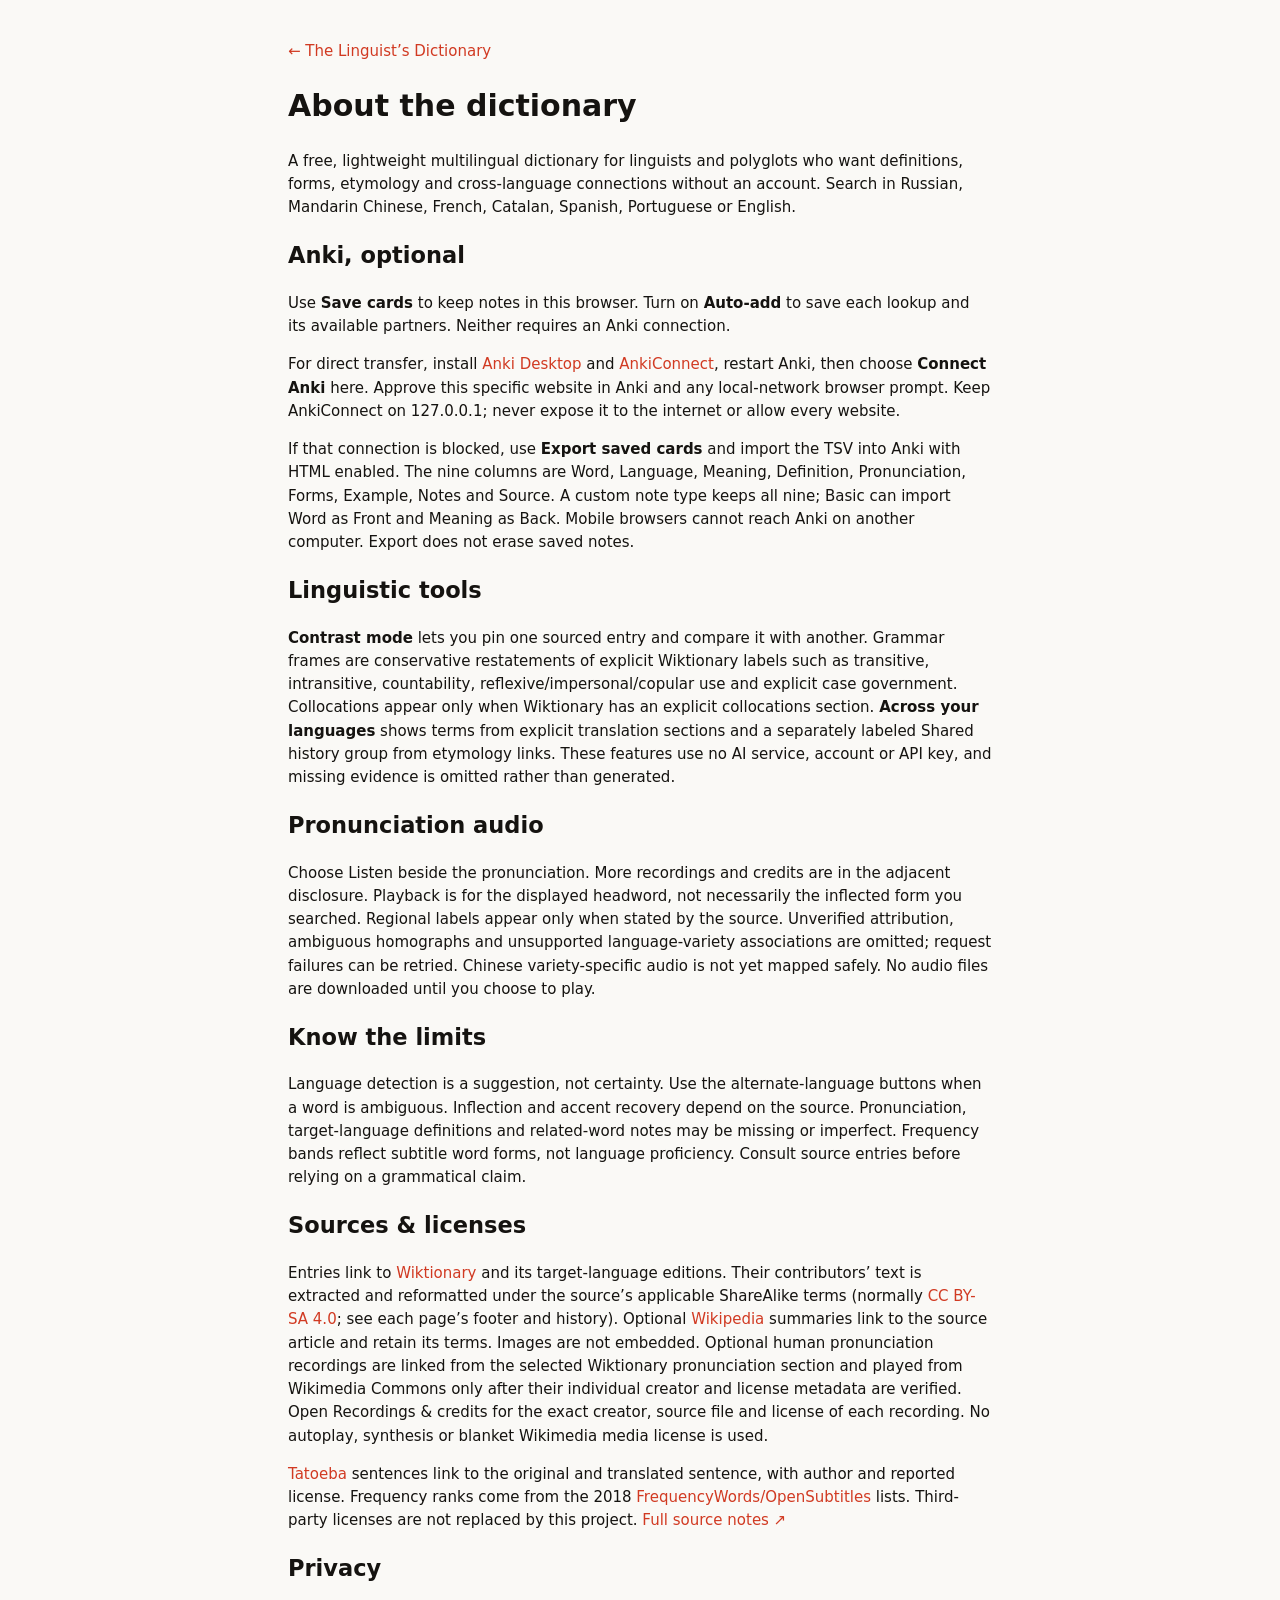
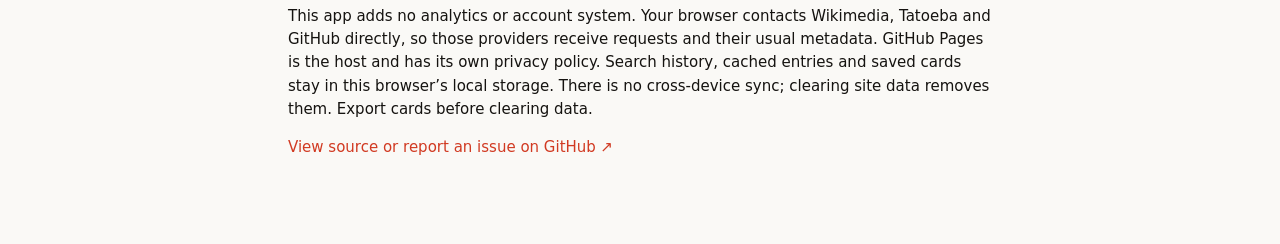
==== commit ab0baefe: "Add individually attributed human audio and tested example entries" ====
--- a/about.html
+++ b/about.html
@@ -1 +1 @@
-<!doctype html><html lang="en"><head><meta charset="utf-8"><meta name="viewport" content="width=device-width,initial-scale=1"><title>About · The Linguist’s Dictionary</title><link rel="stylesheet" href="styles.css?v=20261117-mobile1"><link rel="stylesheet" href="features.css?v=20261117-linguist1"><link rel="stylesheet" href="reset.css?v=20261117-reset1"><link rel="icon" href="favicon.svg"></head><body><main class="wrap" style="max-width:760px;padding-top:40px"><a href="./">← The Linguist’s Dictionary</a><h1>About the dictionary</h1><p>A free, lightweight multilingual dictionary for linguists and polyglots who want definitions, forms, etymology and cross-language connections without an account. Search in Russian, Mandarin Chinese, French, Catalan, Spanish, Portuguese or English.</p><h2 id="anki">Anki, optional</h2><p>Use <b>Save cards</b> to keep notes in this browser. Turn on <b>Auto-add</b> to save each lookup and its available partners. Neither requires an Anki connection.</p><p>For direct transfer, install <a href="https://apps.ankiweb.net/">Anki Desktop</a> and <a href="https://ankiweb.net/shared/info/2055492159">AnkiConnect</a>, restart Anki, then choose <b>Connect Anki</b> here. Approve this specific website in Anki and any local-network browser prompt. Keep AnkiConnect on 127.0.0.1; never expose it to the internet or allow every website.</p><p>If that connection is blocked, use <b>Export saved cards</b> and import the TSV into Anki with HTML enabled. The nine columns are Word, Language, Meaning, Definition, Pronunciation, Forms, Example, Notes and Source. A custom note type keeps all nine; Basic can import Word as Front and Meaning as Back. Mobile browsers cannot reach Anki on another computer. Export does not erase saved notes.</p><h2>Linguistic tools</h2><p><b>Contrast mode</b> lets you pin one sourced entry and compare it with another. Grammar frames are conservative restatements of explicit Wiktionary labels such as transitive, intransitive, countable or case government. Collocations appear only when Wiktionary has an explicit collocations section. <b>Across your languages</b> shows terms from explicit translation sections and words linked in the entry’s etymology. These features use no AI service, account or API key, and missing evidence is omitted rather than generated.</p><h2>Know the limits</h2><p>Language detection is a suggestion, not certainty. Use the alternate-language buttons when a word is ambiguous. Inflection and accent recovery depend on the source. Pronunciation, target-language definitions and related-word notes may be missing or imperfect. Frequency bands reflect subtitle word forms, not language proficiency. Consult source entries before relying on a grammatical claim.</p><h2 id="sources">Sources &amp; licenses</h2><p>Entries link to <a href="https://en.wiktionary.org/">Wiktionary</a> and its target-language editions. Their contributors’ text is extracted and reformatted under the source’s applicable ShareAlike terms (normally <a href="https://creativecommons.org/licenses/by-sa/4.0/">CC BY-SA 4.0</a>; see each page’s footer and history). Optional <a href="https://www.wikipedia.org/">Wikipedia</a> summaries link to the source article and retain its terms. Images and audio are not embedded in this release.</p><p><a href="https://tatoeba.org/">Tatoeba</a> sentences link to the original and translated sentence, with author and reported license. Frequency ranks come from the 2018 <a href="https://github.com/hermitdave/FrequencyWords">FrequencyWords/OpenSubtitles</a> lists. Third-party licenses are not replaced by this project. <a href="https://github.com/guillemwilly/linguists-dictionary/blob/main/SOURCES.md">Full source notes ↗</a></p><h2>Privacy</h2><p>This app adds no analytics or account system. Your browser contacts Wikimedia, Tatoeba and GitHub directly, so those providers receive requests and their usual metadata. GitHub Pages is the host and has its own privacy policy. Search history, cached entries and saved cards stay in this browser’s local storage. There is no cross-device sync; clearing site data removes them. Export cards before clearing data.</p><p><a href="https://github.com/guillemwilly/linguists-dictionary">View source or report an issue on GitHub ↗</a></p></main></body></html>+<!doctype html><html lang="en"><head><meta charset="utf-8"><meta name="viewport" content="width=device-width,initial-scale=1"><title>About · The Linguist’s Dictionary</title><link rel="stylesheet" href="styles.css?v=20261117-mobile1"><link rel="stylesheet" href="features.css?v=20261117-linguist1"><link rel="stylesheet" href="reset.css?v=20261117-reset1"><link rel="icon" href="favicon-semantic-2.svg" type="image/svg+xml"><link rel="shortcut icon" href="favicon-semantic-2.svg" type="image/svg+xml"></head><body><main class="wrap" style="max-width:760px;padding-top:40px"><a href="./">← The Linguist’s Dictionary</a><h1>About the dictionary</h1><p>A free, lightweight multilingual dictionary for linguists and polyglots who want definitions, forms, etymology and cross-language connections without an account. Search in Russian, Mandarin Chinese, French, Catalan, Spanish, Portuguese or English.</p><h2 id="anki">Anki, optional</h2><p>Use <b>Save cards</b> to keep notes in this browser. Turn on <b>Auto-add</b> to save each lookup and its available partners. Neither requires an Anki connection.</p><p>For direct transfer, install <a href="https://apps.ankiweb.net/">Anki Desktop</a> and <a href="https://ankiweb.net/shared/info/2055492159">AnkiConnect</a>, restart Anki, then choose <b>Connect Anki</b> here. Approve this specific website in Anki and any local-network browser prompt. Keep AnkiConnect on 127.0.0.1; never expose it to the internet or allow every website.</p><p>If that connection is blocked, use <b>Export saved cards</b> and import the TSV into Anki with HTML enabled. The nine columns are Word, Language, Meaning, Definition, Pronunciation, Forms, Example, Notes and Source. A custom note type keeps all nine; Basic can import Word as Front and Meaning as Back. Mobile browsers cannot reach Anki on another computer. Export does not erase saved notes.</p><h2>Linguistic tools</h2><p><b>Contrast mode</b> lets you pin one sourced entry and compare it with another. Grammar frames are conservative restatements of explicit Wiktionary labels such as transitive, intransitive, countability, reflexive/impersonal/copular use and explicit case government. Collocations appear only when Wiktionary has an explicit collocations section. <b>Across your languages</b> shows terms from explicit translation sections and a separately labeled Shared history group from etymology links. These features use no AI service, account or API key, and missing evidence is omitted rather than generated.</p><h2>Pronunciation audio</h2><p>Choose Listen beside the pronunciation. More recordings and credits are in the adjacent disclosure. Playback is for the displayed headword, not necessarily the inflected form you searched. Regional labels appear only when stated by the source. Unverified attribution, ambiguous homographs and unsupported language-variety associations are omitted; request failures can be retried. Chinese variety-specific audio is not yet mapped safely. No audio files are downloaded until you choose to play.</p><h2>Know the limits</h2><p>Language detection is a suggestion, not certainty. Use the alternate-language buttons when a word is ambiguous. Inflection and accent recovery depend on the source. Pronunciation, target-language definitions and related-word notes may be missing or imperfect. Frequency bands reflect subtitle word forms, not language proficiency. Consult source entries before relying on a grammatical claim.</p><h2 id="sources">Sources &amp; licenses</h2><p>Entries link to <a href="https://en.wiktionary.org/">Wiktionary</a> and its target-language editions. Their contributors’ text is extracted and reformatted under the source’s applicable ShareAlike terms (normally <a href="https://creativecommons.org/licenses/by-sa/4.0/">CC BY-SA 4.0</a>; see each page’s footer and history). Optional <a href="https://www.wikipedia.org/">Wikipedia</a> summaries link to the source article and retain its terms. Images are not embedded. Optional human pronunciation recordings are linked from the selected Wiktionary pronunciation section and played from Wikimedia Commons only after their individual creator and license metadata are verified. Open Recordings &amp; credits for the exact creator, source file and license of each recording. No autoplay, synthesis or blanket Wikimedia media license is used.</p><p><a href="https://tatoeba.org/">Tatoeba</a> sentences link to the original and translated sentence, with author and reported license. Frequency ranks come from the 2018 <a href="https://github.com/hermitdave/FrequencyWords">FrequencyWords/OpenSubtitles</a> lists. Third-party licenses are not replaced by this project. <a href="https://github.com/guillemwilly/linguists-dictionary/blob/main/SOURCES.md">Full source notes ↗</a></p><h2>Privacy</h2><p>This app adds no analytics or account system. Your browser contacts Wikimedia, Tatoeba and GitHub directly, so those providers receive requests and their usual metadata. GitHub Pages is the host and has its own privacy policy. Search history, cached entries and saved cards stay in this browser’s local storage. There is no cross-device sync; clearing site data removes them. Export cards before clearing data.</p><p><a href="https://github.com/guillemwilly/linguists-dictionary">View source or report an issue on GitHub ↗</a></p></main></body></html>
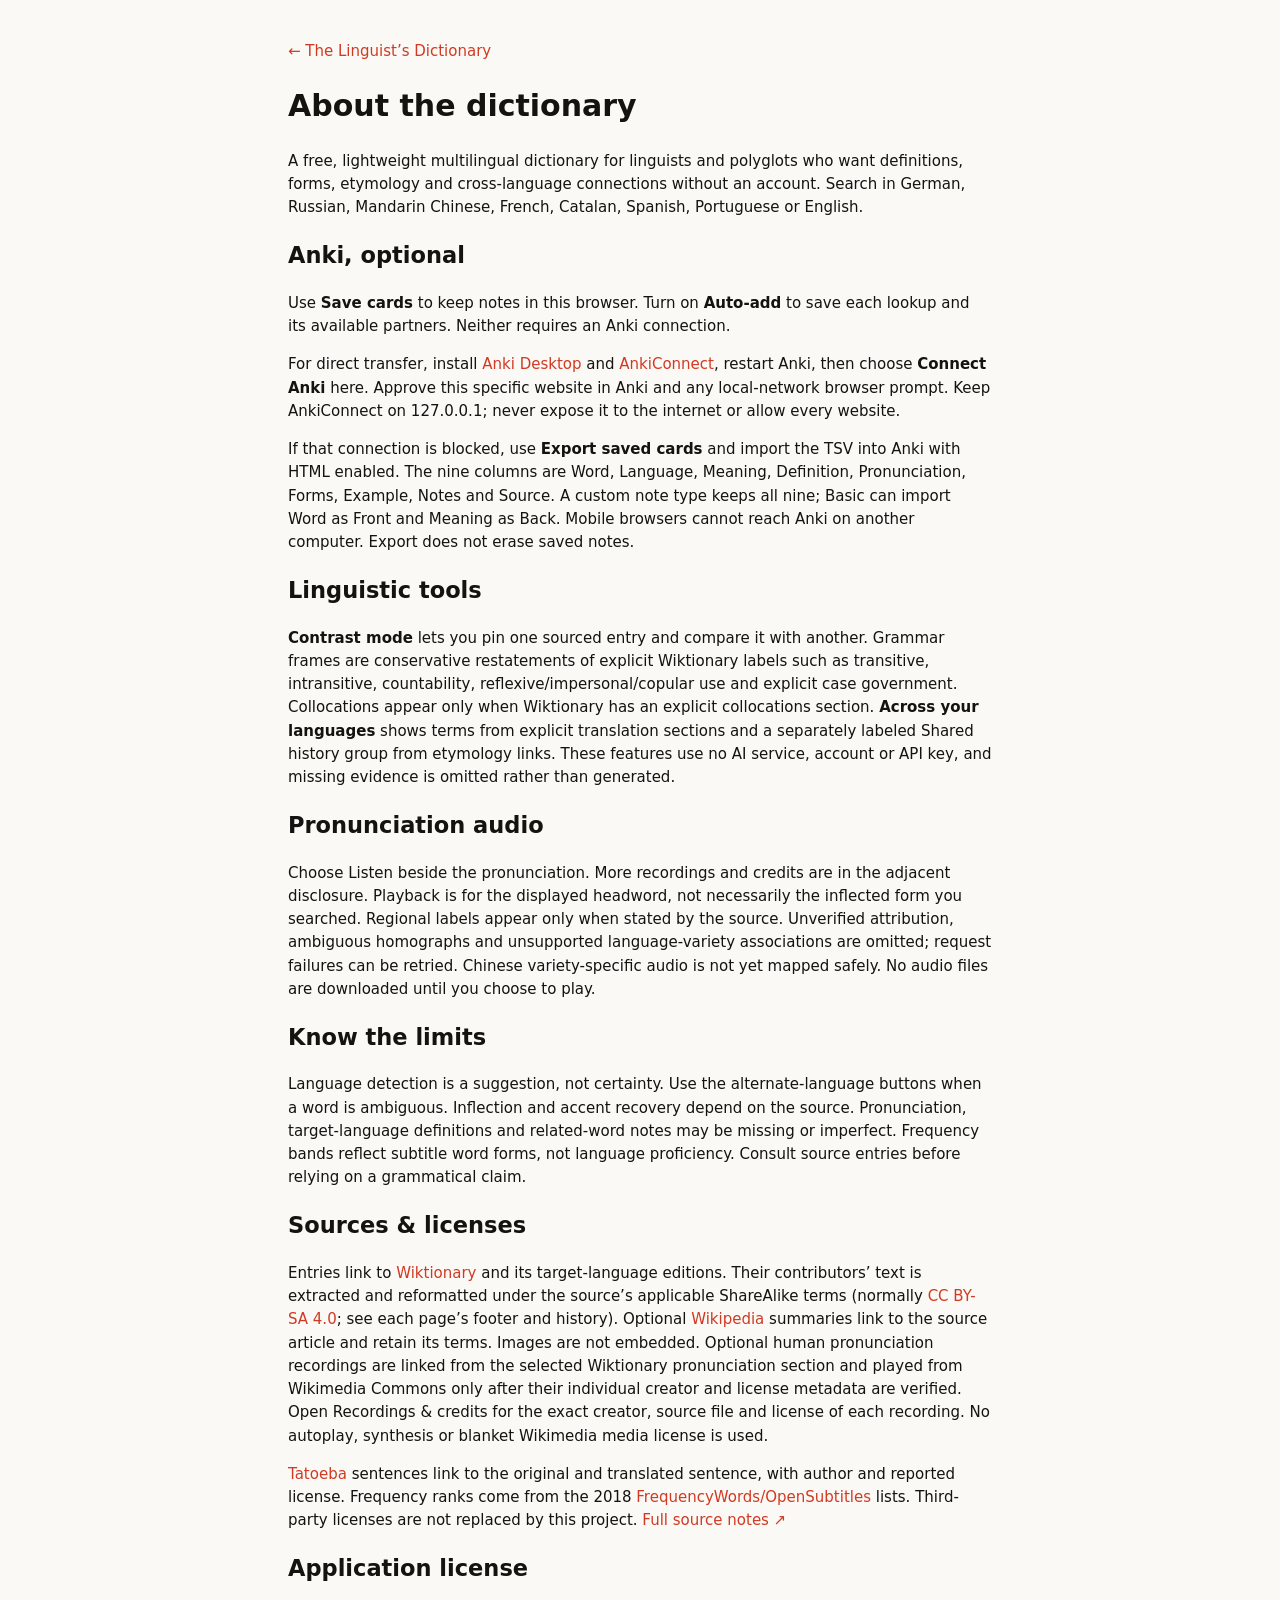
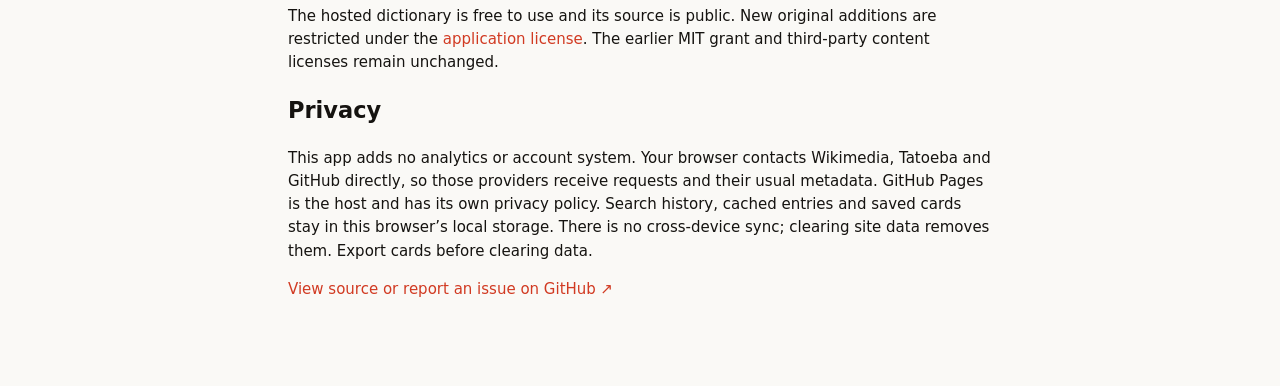
==== commit 1a406eb2: "Add source-based German as eighth language while preserving license terms" ====
--- a/about.html
+++ b/about.html
@@ -1 +1 @@
-<!doctype html><html lang="en"><head><meta charset="utf-8"><meta name="viewport" content="width=device-width,initial-scale=1"><title>About · The Linguist’s Dictionary</title><link rel="stylesheet" href="styles.css?v=20261117-mobile1"><link rel="stylesheet" href="features.css?v=20261117-linguist1"><link rel="stylesheet" href="reset.css?v=20261117-reset1"><link rel="icon" href="favicon-semantic-2.svg" type="image/svg+xml"><link rel="shortcut icon" href="favicon-semantic-2.svg" type="image/svg+xml"></head><body><main class="wrap" style="max-width:760px;padding-top:40px"><a href="./">← The Linguist’s Dictionary</a><h1>About the dictionary</h1><p>A free, lightweight multilingual dictionary for linguists and polyglots who want definitions, forms, etymology and cross-language connections without an account. Search in Russian, Mandarin Chinese, French, Catalan, Spanish, Portuguese or English.</p><h2 id="anki">Anki, optional</h2><p>Use <b>Save cards</b> to keep notes in this browser. Turn on <b>Auto-add</b> to save each lookup and its available partners. Neither requires an Anki connection.</p><p>For direct transfer, install <a href="https://apps.ankiweb.net/">Anki Desktop</a> and <a href="https://ankiweb.net/shared/info/2055492159">AnkiConnect</a>, restart Anki, then choose <b>Connect Anki</b> here. Approve this specific website in Anki and any local-network browser prompt. Keep AnkiConnect on 127.0.0.1; never expose it to the internet or allow every website.</p><p>If that connection is blocked, use <b>Export saved cards</b> and import the TSV into Anki with HTML enabled. The nine columns are Word, Language, Meaning, Definition, Pronunciation, Forms, Example, Notes and Source. A custom note type keeps all nine; Basic can import Word as Front and Meaning as Back. Mobile browsers cannot reach Anki on another computer. Export does not erase saved notes.</p><h2>Linguistic tools</h2><p><b>Contrast mode</b> lets you pin one sourced entry and compare it with another. Grammar frames are conservative restatements of explicit Wiktionary labels such as transitive, intransitive, countability, reflexive/impersonal/copular use and explicit case government. Collocations appear only when Wiktionary has an explicit collocations section. <b>Across your languages</b> shows terms from explicit translation sections and a separately labeled Shared history group from etymology links. These features use no AI service, account or API key, and missing evidence is omitted rather than generated.</p><h2>Pronunciation audio</h2><p>Choose Listen beside the pronunciation. More recordings and credits are in the adjacent disclosure. Playback is for the displayed headword, not necessarily the inflected form you searched. Regional labels appear only when stated by the source. Unverified attribution, ambiguous homographs and unsupported language-variety associations are omitted; request failures can be retried. Chinese variety-specific audio is not yet mapped safely. No audio files are downloaded until you choose to play.</p><h2>Know the limits</h2><p>Language detection is a suggestion, not certainty. Use the alternate-language buttons when a word is ambiguous. Inflection and accent recovery depend on the source. Pronunciation, target-language definitions and related-word notes may be missing or imperfect. Frequency bands reflect subtitle word forms, not language proficiency. Consult source entries before relying on a grammatical claim.</p><h2 id="sources">Sources &amp; licenses</h2><p>Entries link to <a href="https://en.wiktionary.org/">Wiktionary</a> and its target-language editions. Their contributors’ text is extracted and reformatted under the source’s applicable ShareAlike terms (normally <a href="https://creativecommons.org/licenses/by-sa/4.0/">CC BY-SA 4.0</a>; see each page’s footer and history). Optional <a href="https://www.wikipedia.org/">Wikipedia</a> summaries link to the source article and retain its terms. Images are not embedded. Optional human pronunciation recordings are linked from the selected Wiktionary pronunciation section and played from Wikimedia Commons only after their individual creator and license metadata are verified. Open Recordings &amp; credits for the exact creator, source file and license of each recording. No autoplay, synthesis or blanket Wikimedia media license is used.</p><p><a href="https://tatoeba.org/">Tatoeba</a> sentences link to the original and translated sentence, with author and reported license. Frequency ranks come from the 2018 <a href="https://github.com/hermitdave/FrequencyWords">FrequencyWords/OpenSubtitles</a> lists. Third-party licenses are not replaced by this project. <a href="https://github.com/guillemwilly/linguists-dictionary/blob/main/SOURCES.md">Full source notes ↗</a></p><h2>Privacy</h2><p>This app adds no analytics or account system. Your browser contacts Wikimedia, Tatoeba and GitHub directly, so those providers receive requests and their usual metadata. GitHub Pages is the host and has its own privacy policy. Search history, cached entries and saved cards stay in this browser’s local storage. There is no cross-device sync; clearing site data removes them. Export cards before clearing data.</p><p><a href="https://github.com/guillemwilly/linguists-dictionary">View source or report an issue on GitHub ↗</a></p></main></body></html>+<!doctype html><html lang="en"><head><meta charset="utf-8"><meta name="viewport" content="width=device-width,initial-scale=1"><title>About · The Linguist’s Dictionary</title><link rel="stylesheet" href="styles.css?v=20261117-mobile1"><link rel="stylesheet" href="features.css?v=20261117-linguist1"><link rel="stylesheet" href="reset.css?v=20261117-reset1"><link rel="icon" href="favicon-semantic-2.svg" type="image/svg+xml"><link rel="shortcut icon" href="favicon-semantic-2.svg" type="image/svg+xml"></head><body><main class="wrap" style="max-width:760px;padding-top:40px"><a href="./">← The Linguist’s Dictionary</a><h1>About the dictionary</h1><p>A free, lightweight multilingual dictionary for linguists and polyglots who want definitions, forms, etymology and cross-language connections without an account. Search in German, Russian, Mandarin Chinese, French, Catalan, Spanish, Portuguese or English.</p><h2 id="anki">Anki, optional</h2><p>Use <b>Save cards</b> to keep notes in this browser. Turn on <b>Auto-add</b> to save each lookup and its available partners. Neither requires an Anki connection.</p><p>For direct transfer, install <a href="https://apps.ankiweb.net/">Anki Desktop</a> and <a href="https://ankiweb.net/shared/info/2055492159">AnkiConnect</a>, restart Anki, then choose <b>Connect Anki</b> here. Approve this specific website in Anki and any local-network browser prompt. Keep AnkiConnect on 127.0.0.1; never expose it to the internet or allow every website.</p><p>If that connection is blocked, use <b>Export saved cards</b> and import the TSV into Anki with HTML enabled. The nine columns are Word, Language, Meaning, Definition, Pronunciation, Forms, Example, Notes and Source. A custom note type keeps all nine; Basic can import Word as Front and Meaning as Back. Mobile browsers cannot reach Anki on another computer. Export does not erase saved notes.</p><h2>Linguistic tools</h2><p><b>Contrast mode</b> lets you pin one sourced entry and compare it with another. Grammar frames are conservative restatements of explicit Wiktionary labels such as transitive, intransitive, countability, reflexive/impersonal/copular use and explicit case government. Collocations appear only when Wiktionary has an explicit collocations section. <b>Across your languages</b> shows terms from explicit translation sections and a separately labeled Shared history group from etymology links. These features use no AI service, account or API key, and missing evidence is omitted rather than generated.</p><h2>Pronunciation audio</h2><p>Choose Listen beside the pronunciation. More recordings and credits are in the adjacent disclosure. Playback is for the displayed headword, not necessarily the inflected form you searched. Regional labels appear only when stated by the source. Unverified attribution, ambiguous homographs and unsupported language-variety associations are omitted; request failures can be retried. Chinese variety-specific audio is not yet mapped safely. No audio files are downloaded until you choose to play.</p><h2>Know the limits</h2><p>Language detection is a suggestion, not certainty. Use the alternate-language buttons when a word is ambiguous. Inflection and accent recovery depend on the source. Pronunciation, target-language definitions and related-word notes may be missing or imperfect. Frequency bands reflect subtitle word forms, not language proficiency. Consult source entries before relying on a grammatical claim.</p><h2 id="sources">Sources &amp; licenses</h2><p>Entries link to <a href="https://en.wiktionary.org/">Wiktionary</a> and its target-language editions. Their contributors’ text is extracted and reformatted under the source’s applicable ShareAlike terms (normally <a href="https://creativecommons.org/licenses/by-sa/4.0/">CC BY-SA 4.0</a>; see each page’s footer and history). Optional <a href="https://www.wikipedia.org/">Wikipedia</a> summaries link to the source article and retain its terms. Images are not embedded. Optional human pronunciation recordings are linked from the selected Wiktionary pronunciation section and played from Wikimedia Commons only after their individual creator and license metadata are verified. Open Recordings &amp; credits for the exact creator, source file and license of each recording. No autoplay, synthesis or blanket Wikimedia media license is used.</p><p><a href="https://tatoeba.org/">Tatoeba</a> sentences link to the original and translated sentence, with author and reported license. Frequency ranks come from the 2018 <a href="https://github.com/hermitdave/FrequencyWords">FrequencyWords/OpenSubtitles</a> lists. Third-party licenses are not replaced by this project. <a href="https://github.com/guillemwilly/linguists-dictionary/blob/main/SOURCES.md">Full source notes ↗</a></p><h2>Application license</h2><p>The hosted dictionary is free to use and its source is public. New original additions are restricted under the <a href="https://github.com/guillemwilly/linguists-dictionary/blob/main/LICENSE">application license</a>. The earlier MIT grant and third-party content licenses remain unchanged.</p><h2>Privacy</h2><p>This app adds no analytics or account system. Your browser contacts Wikimedia, Tatoeba and GitHub directly, so those providers receive requests and their usual metadata. GitHub Pages is the host and has its own privacy policy. Search history, cached entries and saved cards stay in this browser’s local storage. There is no cross-device sync; clearing site data removes them. Export cards before clearing data.</p><p><a href="https://github.com/guillemwilly/linguists-dictionary">View source or report an issue on GitHub ↗</a></p></main></body></html>
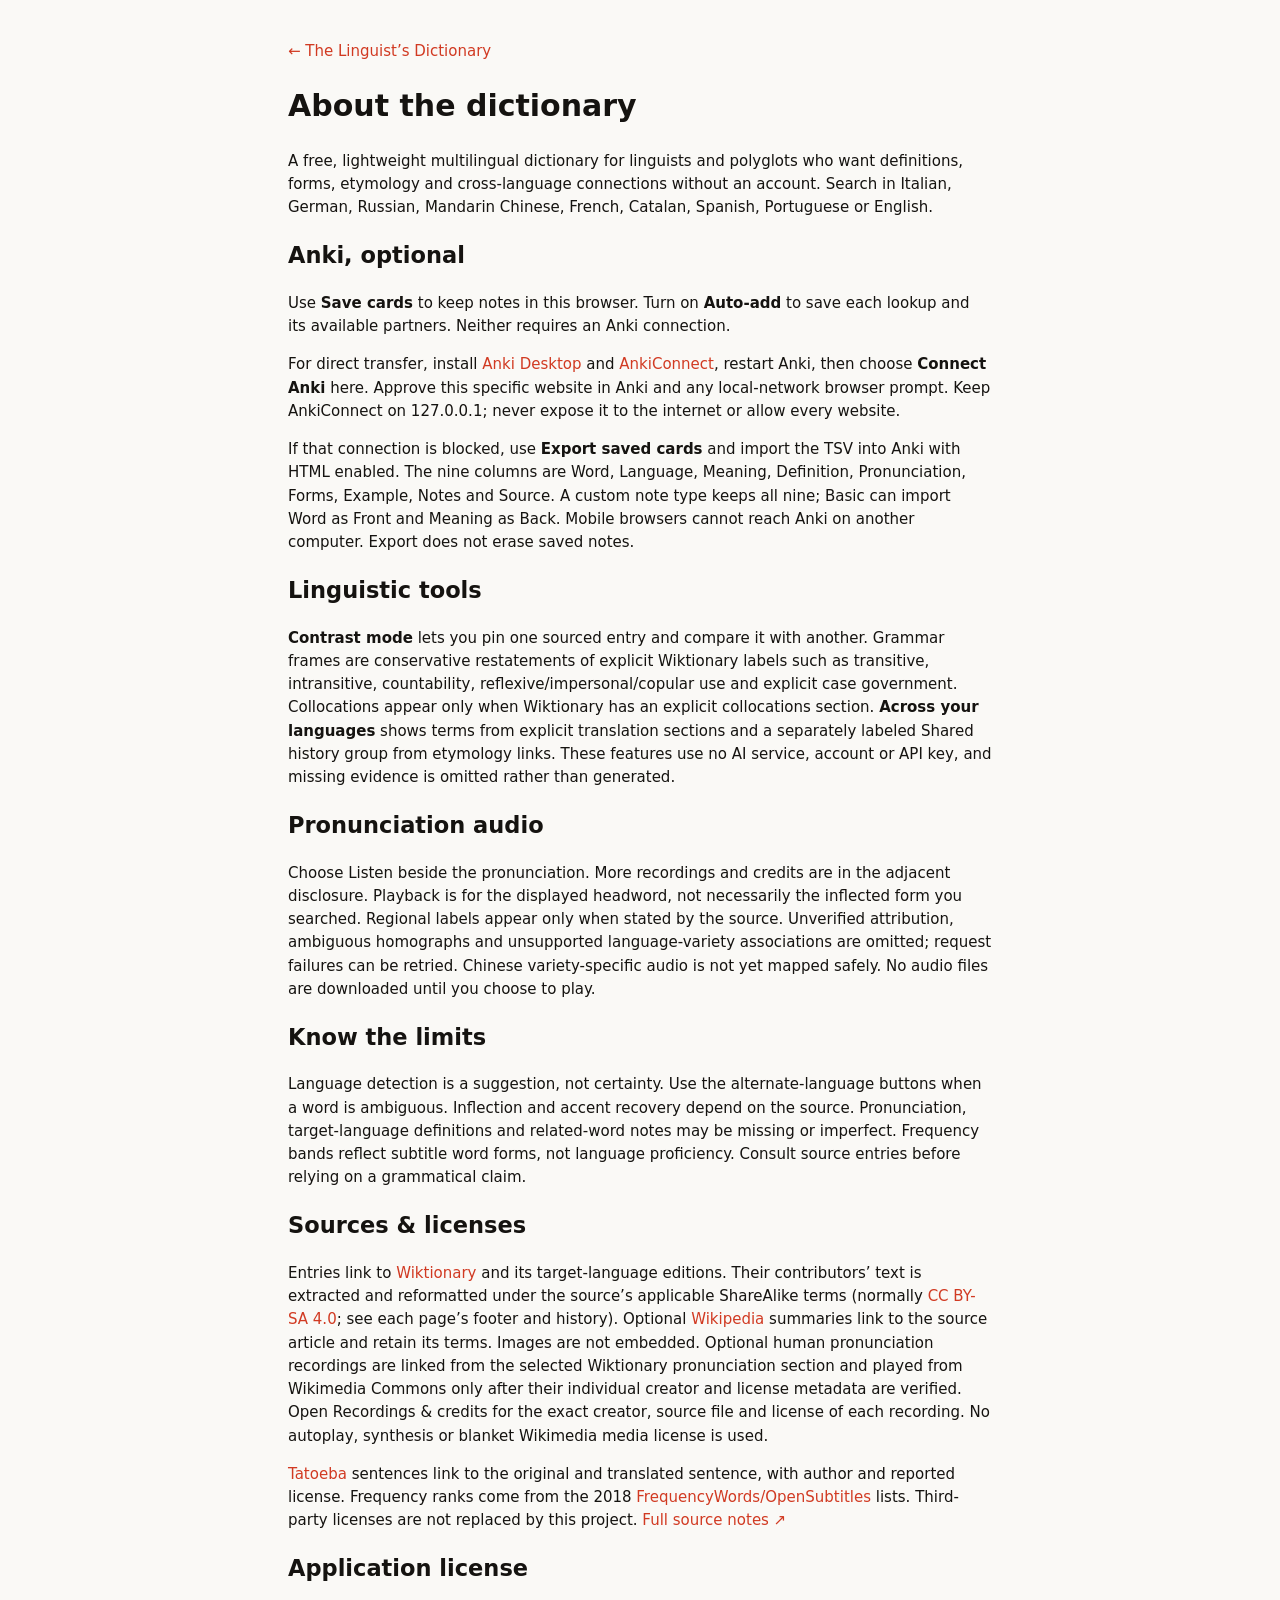
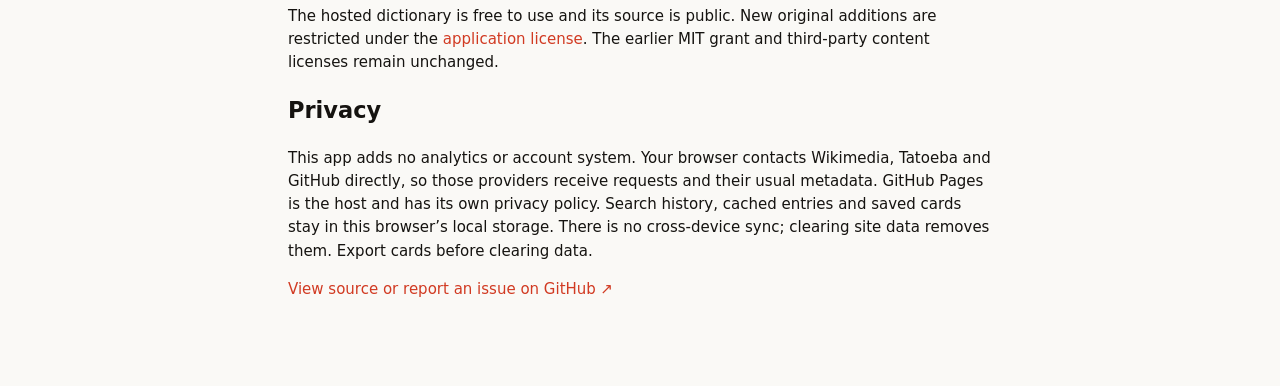
==== commit c3642d8f: "Add source-based Italian with accent-safe lookup and preserved licenses" ====
--- a/about.html
+++ b/about.html
@@ -1 +1 @@
-<!doctype html><html lang="en"><head><meta charset="utf-8"><meta name="viewport" content="width=device-width,initial-scale=1"><title>About · The Linguist’s Dictionary</title><link rel="stylesheet" href="styles.css?v=20261117-mobile1"><link rel="stylesheet" href="features.css?v=20261117-linguist1"><link rel="stylesheet" href="reset.css?v=20261117-reset1"><link rel="icon" href="favicon-semantic-2.svg" type="image/svg+xml"><link rel="shortcut icon" href="favicon-semantic-2.svg" type="image/svg+xml"></head><body><main class="wrap" style="max-width:760px;padding-top:40px"><a href="./">← The Linguist’s Dictionary</a><h1>About the dictionary</h1><p>A free, lightweight multilingual dictionary for linguists and polyglots who want definitions, forms, etymology and cross-language connections without an account. Search in German, Russian, Mandarin Chinese, French, Catalan, Spanish, Portuguese or English.</p><h2 id="anki">Anki, optional</h2><p>Use <b>Save cards</b> to keep notes in this browser. Turn on <b>Auto-add</b> to save each lookup and its available partners. Neither requires an Anki connection.</p><p>For direct transfer, install <a href="https://apps.ankiweb.net/">Anki Desktop</a> and <a href="https://ankiweb.net/shared/info/2055492159">AnkiConnect</a>, restart Anki, then choose <b>Connect Anki</b> here. Approve this specific website in Anki and any local-network browser prompt. Keep AnkiConnect on 127.0.0.1; never expose it to the internet or allow every website.</p><p>If that connection is blocked, use <b>Export saved cards</b> and import the TSV into Anki with HTML enabled. The nine columns are Word, Language, Meaning, Definition, Pronunciation, Forms, Example, Notes and Source. A custom note type keeps all nine; Basic can import Word as Front and Meaning as Back. Mobile browsers cannot reach Anki on another computer. Export does not erase saved notes.</p><h2>Linguistic tools</h2><p><b>Contrast mode</b> lets you pin one sourced entry and compare it with another. Grammar frames are conservative restatements of explicit Wiktionary labels such as transitive, intransitive, countability, reflexive/impersonal/copular use and explicit case government. Collocations appear only when Wiktionary has an explicit collocations section. <b>Across your languages</b> shows terms from explicit translation sections and a separately labeled Shared history group from etymology links. These features use no AI service, account or API key, and missing evidence is omitted rather than generated.</p><h2>Pronunciation audio</h2><p>Choose Listen beside the pronunciation. More recordings and credits are in the adjacent disclosure. Playback is for the displayed headword, not necessarily the inflected form you searched. Regional labels appear only when stated by the source. Unverified attribution, ambiguous homographs and unsupported language-variety associations are omitted; request failures can be retried. Chinese variety-specific audio is not yet mapped safely. No audio files are downloaded until you choose to play.</p><h2>Know the limits</h2><p>Language detection is a suggestion, not certainty. Use the alternate-language buttons when a word is ambiguous. Inflection and accent recovery depend on the source. Pronunciation, target-language definitions and related-word notes may be missing or imperfect. Frequency bands reflect subtitle word forms, not language proficiency. Consult source entries before relying on a grammatical claim.</p><h2 id="sources">Sources &amp; licenses</h2><p>Entries link to <a href="https://en.wiktionary.org/">Wiktionary</a> and its target-language editions. Their contributors’ text is extracted and reformatted under the source’s applicable ShareAlike terms (normally <a href="https://creativecommons.org/licenses/by-sa/4.0/">CC BY-SA 4.0</a>; see each page’s footer and history). Optional <a href="https://www.wikipedia.org/">Wikipedia</a> summaries link to the source article and retain its terms. Images are not embedded. Optional human pronunciation recordings are linked from the selected Wiktionary pronunciation section and played from Wikimedia Commons only after their individual creator and license metadata are verified. Open Recordings &amp; credits for the exact creator, source file and license of each recording. No autoplay, synthesis or blanket Wikimedia media license is used.</p><p><a href="https://tatoeba.org/">Tatoeba</a> sentences link to the original and translated sentence, with author and reported license. Frequency ranks come from the 2018 <a href="https://github.com/hermitdave/FrequencyWords">FrequencyWords/OpenSubtitles</a> lists. Third-party licenses are not replaced by this project. <a href="https://github.com/guillemwilly/linguists-dictionary/blob/main/SOURCES.md">Full source notes ↗</a></p><h2>Application license</h2><p>The hosted dictionary is free to use and its source is public. New original additions are restricted under the <a href="https://github.com/guillemwilly/linguists-dictionary/blob/main/LICENSE">application license</a>. The earlier MIT grant and third-party content licenses remain unchanged.</p><h2>Privacy</h2><p>This app adds no analytics or account system. Your browser contacts Wikimedia, Tatoeba and GitHub directly, so those providers receive requests and their usual metadata. GitHub Pages is the host and has its own privacy policy. Search history, cached entries and saved cards stay in this browser’s local storage. There is no cross-device sync; clearing site data removes them. Export cards before clearing data.</p><p><a href="https://github.com/guillemwilly/linguists-dictionary">View source or report an issue on GitHub ↗</a></p></main></body></html>+<!doctype html><html lang="en"><head><meta charset="utf-8"><meta name="viewport" content="width=device-width,initial-scale=1"><title>About · The Linguist’s Dictionary</title><link rel="stylesheet" href="styles.css?v=20261117-mobile1"><link rel="stylesheet" href="features.css?v=20261117-linguist1"><link rel="stylesheet" href="reset.css?v=20261117-reset1"><link rel="icon" href="favicon-semantic-2.svg" type="image/svg+xml"><link rel="shortcut icon" href="favicon-semantic-2.svg" type="image/svg+xml"></head><body><main class="wrap" style="max-width:760px;padding-top:40px"><a href="./">← The Linguist’s Dictionary</a><h1>About the dictionary</h1><p>A free, lightweight multilingual dictionary for linguists and polyglots who want definitions, forms, etymology and cross-language connections without an account. Search in Italian, German, Russian, Mandarin Chinese, French, Catalan, Spanish, Portuguese or English.</p><h2 id="anki">Anki, optional</h2><p>Use <b>Save cards</b> to keep notes in this browser. Turn on <b>Auto-add</b> to save each lookup and its available partners. Neither requires an Anki connection.</p><p>For direct transfer, install <a href="https://apps.ankiweb.net/">Anki Desktop</a> and <a href="https://ankiweb.net/shared/info/2055492159">AnkiConnect</a>, restart Anki, then choose <b>Connect Anki</b> here. Approve this specific website in Anki and any local-network browser prompt. Keep AnkiConnect on 127.0.0.1; never expose it to the internet or allow every website.</p><p>If that connection is blocked, use <b>Export saved cards</b> and import the TSV into Anki with HTML enabled. The nine columns are Word, Language, Meaning, Definition, Pronunciation, Forms, Example, Notes and Source. A custom note type keeps all nine; Basic can import Word as Front and Meaning as Back. Mobile browsers cannot reach Anki on another computer. Export does not erase saved notes.</p><h2>Linguistic tools</h2><p><b>Contrast mode</b> lets you pin one sourced entry and compare it with another. Grammar frames are conservative restatements of explicit Wiktionary labels such as transitive, intransitive, countability, reflexive/impersonal/copular use and explicit case government. Collocations appear only when Wiktionary has an explicit collocations section. <b>Across your languages</b> shows terms from explicit translation sections and a separately labeled Shared history group from etymology links. These features use no AI service, account or API key, and missing evidence is omitted rather than generated.</p><h2>Pronunciation audio</h2><p>Choose Listen beside the pronunciation. More recordings and credits are in the adjacent disclosure. Playback is for the displayed headword, not necessarily the inflected form you searched. Regional labels appear only when stated by the source. Unverified attribution, ambiguous homographs and unsupported language-variety associations are omitted; request failures can be retried. Chinese variety-specific audio is not yet mapped safely. No audio files are downloaded until you choose to play.</p><h2>Know the limits</h2><p>Language detection is a suggestion, not certainty. Use the alternate-language buttons when a word is ambiguous. Inflection and accent recovery depend on the source. Pronunciation, target-language definitions and related-word notes may be missing or imperfect. Frequency bands reflect subtitle word forms, not language proficiency. Consult source entries before relying on a grammatical claim.</p><h2 id="sources">Sources &amp; licenses</h2><p>Entries link to <a href="https://en.wiktionary.org/">Wiktionary</a> and its target-language editions. Their contributors’ text is extracted and reformatted under the source’s applicable ShareAlike terms (normally <a href="https://creativecommons.org/licenses/by-sa/4.0/">CC BY-SA 4.0</a>; see each page’s footer and history). Optional <a href="https://www.wikipedia.org/">Wikipedia</a> summaries link to the source article and retain its terms. Images are not embedded. Optional human pronunciation recordings are linked from the selected Wiktionary pronunciation section and played from Wikimedia Commons only after their individual creator and license metadata are verified. Open Recordings &amp; credits for the exact creator, source file and license of each recording. No autoplay, synthesis or blanket Wikimedia media license is used.</p><p><a href="https://tatoeba.org/">Tatoeba</a> sentences link to the original and translated sentence, with author and reported license. Frequency ranks come from the 2018 <a href="https://github.com/hermitdave/FrequencyWords">FrequencyWords/OpenSubtitles</a> lists. Third-party licenses are not replaced by this project. <a href="https://github.com/guillemwilly/linguists-dictionary/blob/main/SOURCES.md">Full source notes ↗</a></p><h2>Application license</h2><p>The hosted dictionary is free to use and its source is public. New original additions are restricted under the <a href="https://github.com/guillemwilly/linguists-dictionary/blob/main/LICENSE">application license</a>. The earlier MIT grant and third-party content licenses remain unchanged.</p><h2>Privacy</h2><p>This app adds no analytics or account system. Your browser contacts Wikimedia, Tatoeba and GitHub directly, so those providers receive requests and their usual metadata. GitHub Pages is the host and has its own privacy policy. Search history, cached entries and saved cards stay in this browser’s local storage. There is no cross-device sync; clearing site data removes them. Export cards before clearing data.</p><p><a href="https://github.com/guillemwilly/linguists-dictionary">View source or report an issue on GitHub ↗</a></p></main></body></html>
